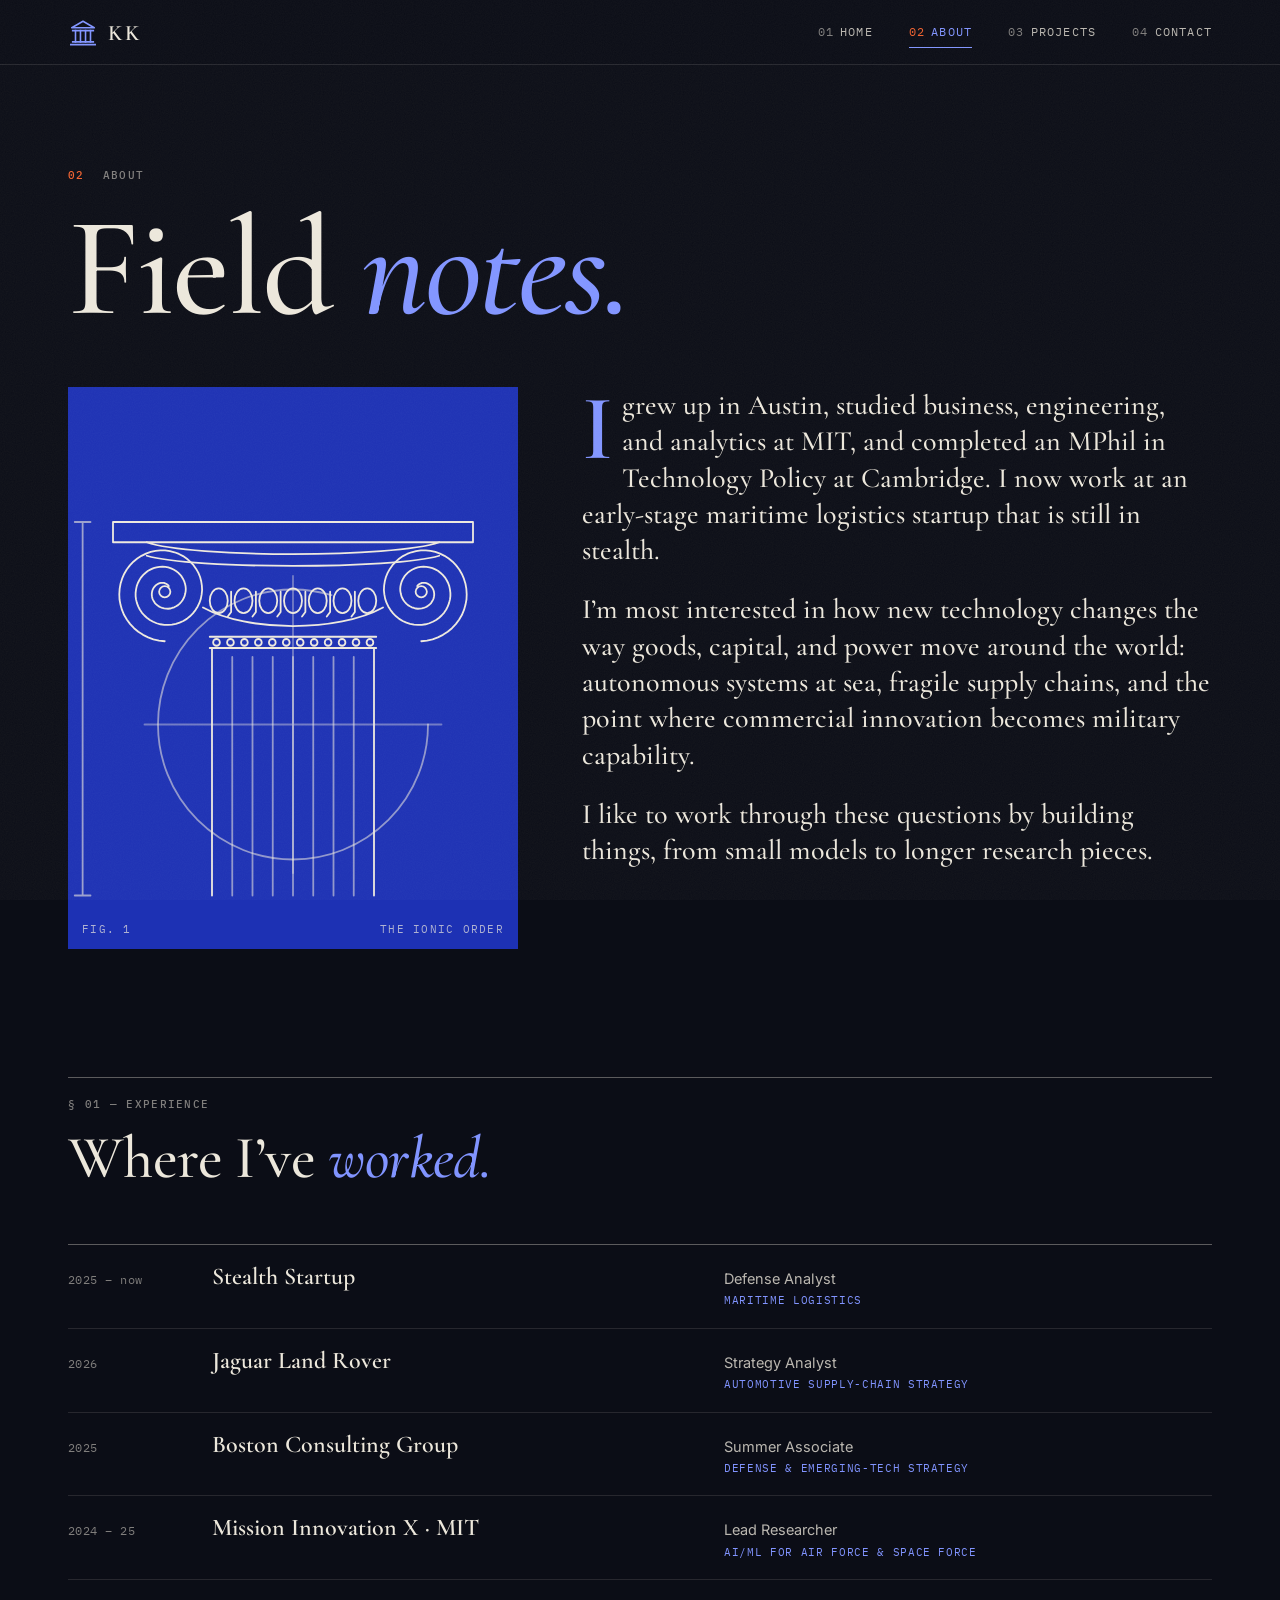
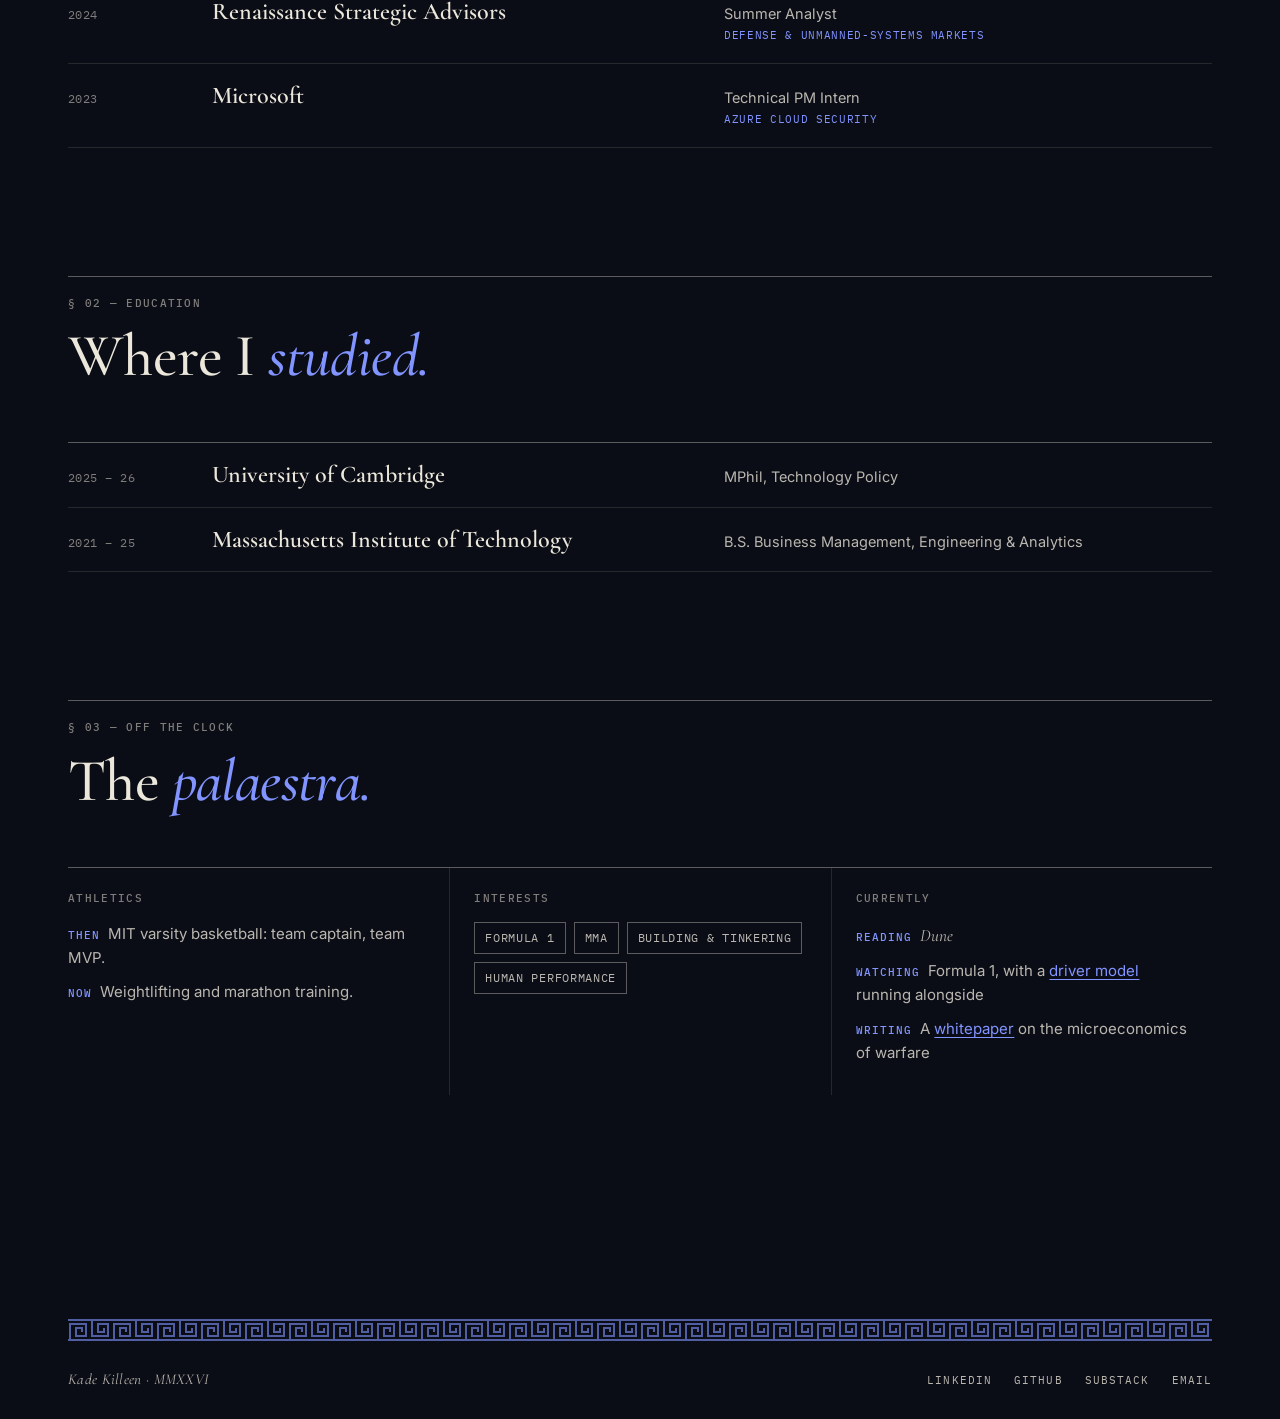
==== about.html @ c6c696c1 "Home hero: smaller name, hover wake instead of click ping Co-Authored-By: Claude Opus 5.5 <noreply@a" ====
<!DOCTYPE html>
<html lang="en" class="no-js">
<head>
    <meta charset="UTF-8">
    <meta name="viewport" content="width=device-width, initial-scale=1.0">
    <title>About | Kade Killeen</title>
    <meta name="description" content="Kade Killeen. MIT and Cambridge. Interested in where technology, security, and global trade overlap.">
    <meta name="author" content="Kade Killeen">
    <meta name="theme-color" content="#0B0D16">
    <meta property="og:type" content="profile">
    <meta property="og:title" content="About | Kade Killeen">
    <meta property="og:description" content="Kade Killeen. MIT and Cambridge. Interested in where technology, security, and global trade overlap.">
    <meta property="og:url" content="https://kadekilleen.github.io/about.html">
    <meta property="og:image" content="https://kadekilleen.github.io/assets/og-card.png">
    <meta name="twitter:card" content="summary_large_image">
    <meta name="twitter:title" content="About | Kade Killeen">
    <meta name="twitter:description" content="Kade Killeen. MIT and Cambridge. Interested in where technology, security, and global trade overlap.">
    <meta name="twitter:image" content="https://kadekilleen.github.io/assets/og-card.png">
    <link rel="preconnect" href="https://fonts.googleapis.com">
    <link rel="preconnect" href="https://fonts.gstatic.com" crossorigin>
    <link href="https://fonts.googleapis.com/css2?family=Cormorant+Garamond:ital,wght@0,500;0,600;1,500;1,600&family=IBM+Plex+Mono:wght@400;500&family=Inter:wght@400;500;600&display=swap" rel="stylesheet">
    <link rel="icon" type="image/svg+xml" href="favicon.svg">
    <link rel="stylesheet" href="style.css?v=33">
    <script>document.documentElement.classList.remove('no-js')</script>
</head>
<body>
    <a class="skip-link" href="#main">Skip to content</a>
    <header class="site-header">
        <nav class="site-nav" aria-label="Main">
            <a href="index.html" class="brand" aria-label="Kade Killeen, home">
                <svg class="brand-mark" viewBox="0 0 32 32" aria-hidden="true" focusable="false"><g fill="none" stroke="currentColor" stroke-width="1.7" stroke-linejoin="round" stroke-linecap="square"><path d="M4 11.5 16 4.5l12 7z"/><path d="M5 14.5h22M5 26.5h22M3 29.5h26"/><path d="M8 14.5v12M13.3 14.5v12M18.7 14.5v12M24 14.5v12"/></g></svg>
                <span class="brand-word">KK</span>
            </a>
            <button class="nav-toggle" aria-label="Menu" aria-expanded="false" aria-controls="nav-links">
                <span></span><span></span><span></span>
            </button>
            <ul class="nav-links" id="nav-links">
                <li><a href="index.html"><span class="n">01</span>Home</a></li>
                <li><a href="about.html" class="active" aria-current="page"><span class="n">02</span>About</a></li>
                <li><a href="projects.html"><span class="n">03</span>Projects</a></li>
                <li><a href="contact.html"><span class="n">04</span>Contact</a></li>
            </ul>
        </nav>
    </header>

    <main id="main">
        <div class="wrap">
            <section class="page-hero">
                <p class="label"><span class="n">02</span><span>About</span></p>
                <h1>Field <em>notes.</em></h1>
            </section>

            <section class="about-grid">
                <aside class="bio-aside reveal">
                    <figure class="bust">
                        <svg viewBox="0 0 400 500" class="draw" aria-hidden="true"><g fill="none" stroke="currentColor" stroke-width="1.6" stroke-linejoin="round" stroke-linecap="round">
<path d="M40 120h320v18H40z"/>
<path d="M70 138c40 14 220 14 260 0"/>
<path d="M70 150c40 12 220 12 260 0"/>
<path d="M86.0 226.0 L80.9 225.4 L75.9 224.3 L71.2 222.6 L66.7 220.3 L62.5 217.6 L58.7 214.4 L55.3 210.8 L52.4 206.9 L49.9 202.7 L48.0 198.2 L46.7 193.6 L45.8 188.9 L45.6 184.2 L45.9 179.5 L46.7 174.9 L48.1 170.4 L49.9 166.2 L52.2 162.2 L55.0 158.6 L58.1 155.3 L61.6 152.5 L65.3 150.1 L69.3 148.1 L73.5 146.6 L77.7 145.7 L82.0 145.2 L86.3 145.3 L90.6 145.9 L94.7 146.9 L98.6 148.4 L102.3 150.3 L105.7 152.7 L108.8 155.4 L111.6 158.4 L113.9 161.7 L115.9 165.2 L117.4 168.9 L118.4 172.7 L119.0 176.6 L119.2 180.5 L118.8 184.4 L118.1 188.1 L116.9 191.7 L115.3 195.1 L113.3 198.3 L111.0 201.2 L108.4 203.8 L105.6 206.1 L102.5 208.0 L99.2 209.5 L95.9 210.6 L92.4 211.3 L88.9 211.5 L85.5 211.4 L82.1 210.9 L78.8 210.0 L75.7 208.7 L72.8 207.1 L70.1 205.1 L67.7 202.9 L65.6 200.5 L63.8 197.8 L62.4 195.0 L61.3 192.1 L60.5 189.0 L60.1 186.0 L60.1 182.9 L60.5 179.9 L61.1 177.0 L62.1 174.2 L63.5 171.6 L65.0 169.2 L66.9 167.0 L69.0 165.1 L71.2 163.4 L73.6 162.1 L76.1 161.0 L78.7 160.3 L81.4 159.8 L84.0 159.7 L86.6 159.9 L89.1 160.4 L91.6 161.2 L93.8 162.2 L96.0 163.5 L97.9 165.0 L99.6 166.7 L101.1 168.6 L102.3 170.6 L103.3 172.7 L104.0 174.9 L104.5 177.1 L104.7 179.3 L104.6 181.5 L104.2 183.6 L103.7 185.7 L102.9 187.6 L101.8 189.5 L100.6 191.1 L99.3 192.6 L97.8 193.9 L96.1 194.9 L94.4 195.8 L92.6 196.4 L90.8 196.9 L89.0 197.1 L87.2 197.0 L85.5 196.8 L83.8 196.4 L82.2 195.8 L80.7 195.0 L79.4 194.0 L78.2 193.0 L77.1 191.8 L76.3 190.5 L75.6 189.2 L75.0 187.8 L74.7 186.4 L74.5 184.9 L74.5 183.6 L74.7 182.2 L75.0 180.9 L75.5 179.7 L76.1 178.6 L76.8 177.6 L77.6 176.7 L78.5 175.9 L79.4 175.3 L80.4 174.8 L81.5 174.4 L82.5 174.2 L83.5 174.1 L84.5 174.1 L85.4 174.2 L86.3 174.5 L87.2 174.9 L87.9 175.3 L88.6 175.8 L89.1 176.4 L89.6 177.0"/>
<path d="M314.0 226.0 L319.1 225.4 L324.1 224.3 L328.8 222.6 L333.3 220.3 L337.5 217.6 L341.3 214.4 L344.7 210.8 L347.6 206.9 L350.1 202.7 L352.0 198.2 L353.3 193.6 L354.2 188.9 L354.4 184.2 L354.1 179.5 L353.3 174.9 L351.9 170.4 L350.1 166.2 L347.8 162.2 L345.0 158.6 L341.9 155.3 L338.4 152.5 L334.7 150.1 L330.7 148.1 L326.5 146.6 L322.3 145.7 L318.0 145.2 L313.7 145.3 L309.4 145.9 L305.3 146.9 L301.4 148.4 L297.7 150.3 L294.3 152.7 L291.2 155.4 L288.4 158.4 L286.1 161.7 L284.1 165.2 L282.6 168.9 L281.6 172.7 L281.0 176.6 L280.8 180.5 L281.2 184.4 L281.9 188.1 L283.1 191.7 L284.7 195.1 L286.7 198.3 L289.0 201.2 L291.6 203.8 L294.4 206.1 L297.5 208.0 L300.8 209.5 L304.1 210.6 L307.6 211.3 L311.1 211.5 L314.5 211.4 L317.9 210.9 L321.2 210.0 L324.3 208.7 L327.2 207.1 L329.9 205.1 L332.3 202.9 L334.4 200.5 L336.2 197.8 L337.6 195.0 L338.7 192.1 L339.5 189.0 L339.9 186.0 L339.9 182.9 L339.5 179.9 L338.9 177.0 L337.9 174.2 L336.5 171.6 L335.0 169.2 L333.1 167.0 L331.0 165.1 L328.8 163.4 L326.4 162.1 L323.9 161.0 L321.3 160.3 L318.6 159.8 L316.0 159.7 L313.4 159.9 L310.9 160.4 L308.4 161.2 L306.2 162.2 L304.0 163.5 L302.1 165.0 L300.4 166.7 L298.9 168.6 L297.7 170.6 L296.7 172.7 L296.0 174.9 L295.5 177.1 L295.3 179.3 L295.4 181.5 L295.8 183.6 L296.3 185.7 L297.1 187.6 L298.2 189.5 L299.4 191.1 L300.7 192.6 L302.2 193.9 L303.9 194.9 L305.6 195.8 L307.4 196.4 L309.2 196.9 L311.0 197.1 L312.8 197.0 L314.5 196.8 L316.2 196.4 L317.8 195.8 L319.3 195.0 L320.6 194.0 L321.8 193.0 L322.9 191.8 L323.7 190.5 L324.4 189.2 L325.0 187.8 L325.3 186.4 L325.5 184.9 L325.5 183.6 L325.3 182.2 L325.0 180.9 L324.5 179.7 L323.9 178.6 L323.2 177.6 L322.4 176.7 L321.5 175.9 L320.6 175.3 L319.6 174.8 L318.5 174.4 L317.5 174.2 L316.5 174.1 L315.5 174.1 L314.6 174.2 L313.7 174.5 L312.8 174.9 L312.1 175.3 L311.4 175.8 L310.9 176.4 L310.4 177.0"/>
<circle cx="86" cy="182" r="5"/><circle cx="314" cy="182" r="5"/>
<path d="M120 196c40 22 120 22 160 0"/>
<ellipse cx="134" cy="190" rx="8" ry="11"/>
<path d="M145 182v18l-3 4"/>
<ellipse cx="156" cy="190" rx="8" ry="11"/>
<path d="M167 182v18l-3 4"/>
<ellipse cx="178" cy="190" rx="8" ry="11"/>
<path d="M189 182v18l-3 4"/>
<ellipse cx="200" cy="190" rx="8" ry="11"/>
<path d="M211 182v18l-3 4"/>
<ellipse cx="222" cy="190" rx="8" ry="11"/>
<path d="M233 182v18l-3 4"/>
<ellipse cx="244" cy="190" rx="8" ry="11"/>
<path d="M255 182v18l-3 4"/>
<ellipse cx="266" cy="190" rx="8" ry="11"/>
<path d="M126 222h148M126 232h148"/>
<circle cx="132.0" cy="227" r="3"/>
<circle cx="144.4" cy="227" r="3"/>
<circle cx="156.8" cy="227" r="3"/>
<circle cx="169.2" cy="227" r="3"/>
<circle cx="181.6" cy="227" r="3"/>
<circle cx="194.0" cy="227" r="3"/>
<circle cx="206.4" cy="227" r="3"/>
<circle cx="218.8" cy="227" r="3"/>
<circle cx="231.2" cy="227" r="3"/>
<circle cx="243.6" cy="227" r="3"/>
<circle cx="256.0" cy="227" r="3"/>
<circle cx="268.4" cy="227" r="3"/>
<path d="M128 232v220M272 232v220"/>
<path d="M146 240v212" opacity=".55"/>
<path d="M164 240v212" opacity=".55"/>
<path d="M182 240v212" opacity=".55"/>
<path d="M200 240v212" opacity=".55"/>
<path d="M218 240v212" opacity=".55"/>
<path d="M236 240v212" opacity=".55"/>
<path d="M254 240v212" opacity=".55"/>
<path d="M20 120H6M20 452H6M13 120v332" stroke-dasharray="2 4" opacity=".6"/>
<circle cx="200" cy="300" r="120" stroke-dasharray="1 6" opacity=".55"/>
<path d="M200 168v264M68 300h264" stroke-dasharray="1 6" opacity=".4"/>
</g></svg>
                        <figcaption class="cap"><span>Fig. 1</span><span>The Ionic order</span></figcaption>
                    </figure>
                </aside>
                <div class="bio reveal d1">
                    <p>I grew up in Austin, studied business, engineering, and analytics at MIT, and completed an MPhil in Technology Policy at Cambridge. I now work at an early-stage maritime logistics startup that is still in stealth.</p>
                    <p>I&rsquo;m most interested in how new technology changes the way goods, capital, and power move around the world: autonomous systems at sea, fragile supply chains, and the point where commercial innovation becomes military capability.</p>
                    <p>I like to work through these questions by building things, from small models to longer research pieces.</p>
                </div>
            </section>

            <section class="section">
                <div class="section-head reveal">
                    <p class="label"><span>&sect; 01 &mdash; Experience</span></p>
                    <h2>Where I&rsquo;ve <em>worked.</em></h2>
                </div>
                <ul class="ledger">
                    <li class="reveal"><span class="when">2025 &ndash; now</span><span class="org">Stealth Startup</span><span class="what">Defense Analyst<small>Maritime logistics</small></span></li>
                    <li class="reveal"><span class="when">2026</span><span class="org">Jaguar Land Rover</span><span class="what">Strategy Analyst<small>Automotive supply-chain strategy</small></span></li>
                    <li class="reveal"><span class="when">2025</span><span class="org">Boston Consulting Group</span><span class="what">Summer Associate<small>Defense &amp; emerging-tech strategy</small></span></li>
                    <li class="reveal"><span class="when">2024 &ndash; 25</span><span class="org">Mission Innovation X &middot; MIT</span><span class="what">Lead Researcher<small>AI/ML for Air Force &amp; Space Force</small></span></li>
                    <li class="reveal"><span class="when">2024</span><span class="org">Renaissance Strategic Advisors</span><span class="what">Summer Analyst<small>Defense &amp; unmanned-systems markets</small></span></li>
                    <li class="reveal"><span class="when">2023</span><span class="org">Microsoft</span><span class="what">Technical PM Intern<small>Azure cloud security</small></span></li>
                </ul>
            </section>

            <section class="section">
                <div class="section-head reveal">
                    <p class="label"><span>&sect; 02 &mdash; Education</span></p>
                    <h2>Where I <em>studied.</em></h2>
                </div>
                <ul class="ledger">
                    <li class="reveal"><span class="when">2025 &ndash; 26</span><span class="org">University of Cambridge</span><span class="what">MPhil, Technology Policy</span></li>
                    <li class="reveal"><span class="when">2021 &ndash; 25</span><span class="org">Massachusetts Institute of Technology</span><span class="what">B.S. Business Management, Engineering &amp; Analytics</span></li>
                </ul>
            </section>

            <section class="section">
                <div class="section-head reveal">
                    <p class="label"><span>&sect; 03 &mdash; Off the clock</span></p>
                    <h2>The <em>palaestra.</em></h2>
                </div>
                <div class="facts">
                    <div class="fact reveal">
                        <h3>Athletics</h3>
                        <ul>
                            <li><b>Then</b>MIT varsity basketball: team captain, team MVP.</li>
                            <li><b>Now</b>Weightlifting and marathon training.</li>
                        </ul>
                    </div>
                    <div class="fact reveal d1">
                        <h3>Interests</h3>
                        <ul class="tags">
                            <li>Formula 1</li>
                            <li>MMA</li>
                            <li>Building &amp; tinkering</li>
                            <li>Human performance</li>
                        </ul>
                    </div>
                    <div class="fact reveal d2">
                        <h3>Currently</h3>
                        <ul>
                            <li><b>Reading</b><em>Dune</em></li>
                            <li><b>Watching</b>Formula 1, with a <a class="text-link" href="projects/f1-driver-model.html">driver model</a> running alongside</li>
                            <li><b>Writing</b>A <a class="text-link" href="projects/microeconomics-of-war.html">whitepaper</a> on the microeconomics of warfare</li>
                        </ul>
                    </div>
                </div>
            </section>
        </div>
    </main>

    <footer class="site-footer">
        <div class="wrap">
            <div class="meander" aria-hidden="true"></div>
            <div class="footer-row">
                <span class="footer-sig">Kade Killeen &middot; MMXXVI</span>
                <ul class="footer-links">
                    <li><a href="https://www.linkedin.com/in/kadekilleen" target="_blank" rel="noopener noreferrer">LinkedIn</a></li>
                    <li><a href="https://github.com/k-adekilleen" target="_blank" rel="noopener noreferrer">GitHub</a></li>
                    <li><a href="https://substack.com/@kadekilleen" target="_blank" rel="noopener noreferrer">Substack</a></li>
                    <li><a href="mailto:kadekilleen23@gmail.com">Email</a></li>
                </ul>
            </div>
        </div>
    </footer>

    <script src="main.js?v=33"></script>
</body>
</html>
---- style.css ----
/* =========================================================
   Kade Killeen — "Palaestra" design system
   Classical antiquity, reprinted as modern technical design.
   Cobalt on bone paper, ink line-art, one signal orange.
   ========================================================= */

:root {
    --paper: #0B0D16;
    --paper-2: #121526;
    --paper-3: #1A1E33;
    --ink: #ECE7DB;
    --ink-2: rgba(236, 231, 219, 0.78);
    --ink-3: rgba(236, 231, 219, 0.52);
    --blue: #1D31B4;
    --blue-2: #2A42D4;
    --blue-deep: #0F1A5C;
    --accent: #8194FF;
    --signal: #F0612F;
    --rule: rgba(236, 231, 219, 0.12);
    --rule-strong: rgba(236, 231, 219, 0.36);
    --on-blue: #EEE9DE;
    --on-blue-2: rgba(238, 233, 222, 0.7);
    --on-blue-rule: rgba(238, 233, 222, 0.28);
    color-scheme: dark;

    --serif: "Cormorant Garamond", "Cormorant", Georgia, "Times New Roman", serif;
    --sans: "Inter", system-ui, -apple-system, "Segoe UI", sans-serif;
    --mono: "IBM Plex Mono", ui-monospace, "SFMono-Regular", Menlo, monospace;

    --gutter: clamp(16px, 4vw, 48px);
    --max: 1240px;
    --ease: cubic-bezier(0.2, 0.7, 0.1, 1);
}

*, *::before, *::after { box-sizing: border-box; margin: 0; padding: 0; }

html { -webkit-text-size-adjust: 100%; scroll-behavior: smooth; }
@media (prefers-reduced-motion: reduce) { html { scroll-behavior: auto; } }

body {
    background: var(--paper);
    color: var(--ink);
    font-family: var(--sans);
    font-size: 16px;
    line-height: 1.6;
    -webkit-font-smoothing: antialiased;
    min-height: 100vh;
    display: flex;
    flex-direction: column;
    overflow-x: hidden;
}

/* Paper grain: one static, tiled noise layer (cheap, no animation) */
body::before {
    content: "";
    position: fixed;
    inset: 0;
    pointer-events: none;
    z-index: 100;
    opacity: 0.1;
    mix-blend-mode: screen;
    background-image: url("data:image/svg+xml,%3Csvg xmlns='http://www.w3.org/2000/svg' width='180' height='180'%3E%3Cfilter id='n'%3E%3CfeTurbulence type='fractalNoise' baseFrequency='0.9' numOctaves='2' stitchTiles='stitch'/%3E%3CfeColorMatrix values='0 0 0 0 0.75 0 0 0 0 0.73 0 0 0 0 0.68 0 0 0 0.45 0'/%3E%3C/filter%3E%3Crect width='100%25' height='100%25' filter='url(%23n)'/%3E%3C/svg%3E");
}

img, svg, canvas { display: block; max-width: 100%; }
a { color: inherit; }
::selection { background: var(--blue); color: var(--on-blue); }

:focus-visible { outline: 2px solid var(--signal); outline-offset: 3px; }

.visually-hidden {
    position: absolute !important; width: 1px; height: 1px; overflow: hidden;
    clip: rect(0 0 0 0); white-space: nowrap; border: 0;
}

.skip-link {
    position: absolute; left: 12px; top: -48px; z-index: 200;
    background: var(--ink); color: var(--paper); padding: 8px 14px;
    font-family: var(--mono); font-size: 12px; text-decoration: none;
}
.skip-link:focus { top: 12px; }

/* ---------- Type primitives ---------- */

.mono, .label {
    font-family: var(--mono);
    font-size: 11px;
    font-weight: 500;
    letter-spacing: 0.12em;
    text-transform: uppercase;
}
.label { color: var(--ink-3); }

.display {
    font-family: var(--serif);
    font-weight: 500;
    line-height: 0.95;
    letter-spacing: -0.01em;
}
.display em { font-style: italic; }

.caps {
    font-family: var(--serif);
    font-weight: 600;
    text-transform: uppercase;
    letter-spacing: 0.08em;
}

/* ---------- Header ---------- */

.site-header {
    position: sticky;
    top: 0;
    z-index: 50;
    background: color-mix(in srgb, var(--paper) 88%, transparent);
    -webkit-backdrop-filter: blur(10px);
    backdrop-filter: blur(10px);
    border-bottom: 1px solid var(--rule);
}

.site-nav {
    max-width: var(--max);
    margin: 0 auto;
    padding: 0 var(--gutter);
    height: 64px;
    display: flex;
    align-items: center;
    justify-content: space-between;
    gap: 24px;
}

.brand {
    display: inline-flex;
    align-items: center;
    gap: 10px;
    text-decoration: none;
    color: var(--ink);
}
.brand-mark { width: 30px; height: 30px; color: var(--accent); }
.brand-word {
    font-family: var(--serif);
    font-weight: 600;
    font-size: 22px;
    letter-spacing: 0.14em;
    line-height: 1;
    padding-top: 2px;
}

.nav-links {
    list-style: none;
    display: flex;
    gap: clamp(16px, 3vw, 36px);
}
.nav-links a {
    font-family: var(--mono);
    font-size: 12px;
    letter-spacing: 0.1em;
    text-transform: uppercase;
    text-decoration: none;
    color: var(--ink-2);
    display: inline-flex;
    gap: 6px;
    padding: 6px 0;
    position: relative;
    transition: color 0.2s;
}
.nav-links a .n { color: var(--ink-3); }
.nav-links a::after {
    content: "";
    position: absolute;
    left: 0; right: 0; bottom: 0;
    height: 1px;
    background: var(--accent);
    transform: scaleX(0);
    transform-origin: left;
    transition: transform 0.35s var(--ease);
}
.nav-links a:hover, .nav-links a.active { color: var(--accent); }
.nav-links a:hover::after, .nav-links a.active::after { transform: scaleX(1); }
.nav-links a.active .n { color: var(--signal); }

.nav-toggle {
    display: none;
    background: none;
    border: 0;
    width: 40px; height: 40px;
    cursor: pointer;
    position: relative;
    color: var(--ink);
}
.nav-toggle span {
    position: absolute; left: 10px; right: 10px; height: 1.5px;
    background: currentColor; transition: transform 0.3s var(--ease), opacity 0.2s;
}
.nav-toggle span:nth-child(1) { top: 14px; }
.nav-toggle span:nth-child(2) { top: 19.5px; }
.nav-toggle span:nth-child(3) { top: 25px; }
.nav-toggle[aria-expanded="true"] span:nth-child(1) { transform: translateY(5.5px) rotate(45deg); }
.nav-toggle[aria-expanded="true"] span:nth-child(2) { opacity: 0; }
.nav-toggle[aria-expanded="true"] span:nth-child(3) { transform: translateY(-5.5px) rotate(-45deg); }

@media (max-width: 720px) {
    .nav-toggle { display: block; }
    .nav-links {
        position: absolute;
        top: 64px; left: 0; right: 0;
        flex-direction: column;
        gap: 0;
        background: var(--paper);
        border-bottom: 1px solid var(--rule);
        padding: 8px var(--gutter) 16px;
        display: none;
    }
    .nav-links.open { display: flex; }
    .nav-links a { font-size: 14px; padding: 14px 0; width: 100%; border-bottom: 1px solid var(--rule); }
    .nav-links li:last-child a { border-bottom: 0; }
    .nav-links a::after { display: none; }
}

/* ---------- Layout ---------- */

main { flex: 1; width: 100%; }

.wrap {
    max-width: var(--max);
    margin: 0 auto;
    padding: 0 var(--gutter);
}

.section { padding: clamp(64px, 10vw, 128px) 0; }
.section + .section { padding-top: 0; }

.section-head {
    display: grid;
    grid-template-columns: 1fr;
    gap: 14px;
    margin-bottom: clamp(32px, 5vw, 56px);
    padding-top: 18px;
    border-top: 1px solid var(--rule-strong);
}
.section-head .label { display: flex; justify-content: space-between; gap: 16px; }
.section-head h2 {
    font-family: var(--serif);
    font-weight: 500;
    font-size: clamp(34px, 5vw, 60px);
    line-height: 1;
    letter-spacing: -0.01em;
}
.section-head h2 em { font-style: italic; color: var(--accent); }

/* Greek key (meander) band */
.meander {
    height: 22px;
    color: var(--accent);
    background-color: currentColor;
    -webkit-mask: url("data:image/svg+xml,%3Csvg xmlns='http://www.w3.org/2000/svg' width='44' height='22' viewBox='0 0 44 22'%3E%3Cpath d='M0 1h44M0 21h44M2 21V5h16v12H8V9h6v4' fill='none' stroke='black' stroke-width='2'/%3E%3Cpath d='M24 1v16h16V5H30v8h6V9' fill='none' stroke='black' stroke-width='2'/%3E%3C/svg%3E") repeat-x left center / 44px 22px;
    mask: url("data:image/svg+xml,%3Csvg xmlns='http://www.w3.org/2000/svg' width='44' height='22' viewBox='0 0 44 22'%3E%3Cpath d='M0 1h44M0 21h44M2 21V5h16v12H8V9h6v4' fill='none' stroke='black' stroke-width='2'/%3E%3Cpath d='M24 1v16h16V5H30v8h6V9' fill='none' stroke='black' stroke-width='2'/%3E%3C/svg%3E") repeat-x left center / 44px 22px;
}
.meander { opacity: 0.6; }
.meander.on-blue { color: var(--on-blue); opacity: 0.5; }

/* ---------- Buttons & links ---------- */

.btn {
    display: inline-flex;
    align-items: center;
    gap: 12px;
    font-family: var(--mono);
    font-size: 12px;
    letter-spacing: 0.12em;
    text-transform: uppercase;
    text-decoration: none;
    padding: 15px 22px;
    border: 1px solid var(--ink);
    color: var(--ink);
    background: transparent;
    transition: background 0.25s, color 0.25s, border-color 0.25s;
}
.btn .arr { transition: transform 0.3s var(--ease); }
.btn:hover { background: var(--ink); color: var(--paper); }
.btn:hover .arr { transform: translate(3px, -3px); }
.btn-blue { background: var(--blue); border-color: var(--blue); color: var(--on-blue); }
.btn-blue:hover { background: var(--blue-2); border-color: var(--blue-2); }
.btn-light { border-color: var(--on-blue); color: var(--on-blue); }
.btn-light:hover { background: var(--on-blue); color: var(--blue); }

.text-link {
    color: var(--accent);
    text-decoration: underline;
    text-decoration-thickness: 1px;
    text-underline-offset: 3px;
}
.text-link:hover { color: var(--signal); }

/* ---------- Reveal on scroll ---------- */

.reveal { opacity: 0; transform: translateY(18px); transition: opacity 0.9s var(--ease), transform 0.9s var(--ease); }
.reveal.in { opacity: 1; transform: none; }
.reveal.d1 { transition-delay: 0.08s; }
.reveal.d2 { transition-delay: 0.16s; }
.reveal.d3 { transition-delay: 0.24s; }
.no-js .reveal { opacity: 1; transform: none; }
@media (prefers-reduced-motion: reduce) {
    .reveal { opacity: 1; transform: none; transition: none; }
}

/* =========================================================
   HOME
   ========================================================= */

.hero {
    position: relative;
    margin: 12px;
    min-height: calc(100svh - 64px - 24px);
    background: var(--blue);
    color: var(--on-blue);
    overflow: hidden;
    display: grid;
    grid-template-rows: auto 1fr auto;
    isolation: isolate;
}
@media (min-width: 900px) { .hero { margin: 16px; min-height: calc(100svh - 64px - 32px); } }

.hero-canvas {
    position: absolute;
    inset: 0;
    width: 100%;
    height: 100%;
    z-index: 0;
}

.hero-hud {
    position: relative;
    z-index: 2;
    display: flex;
    justify-content: space-between;
    gap: 16px;
    padding: 18px clamp(16px, 3vw, 32px);
    font-family: var(--mono);
    font-size: 11px;
    letter-spacing: 0.12em;
    text-transform: uppercase;
    color: var(--on-blue-2);
    pointer-events: none;
}
.hero-hud .live { color: var(--on-blue); }
.hero-hud .live::before {
    content: "";
    display: inline-block;
    width: 6px; height: 6px;
    border-radius: 50%;
    background: var(--signal);
    margin-right: 8px;
    vertical-align: 1px;
    animation: blink 2s steps(2, start) infinite;
}
@keyframes blink { to { visibility: hidden; } }
@media (prefers-reduced-motion: reduce) { .hero-hud .live::before { animation: none; } }

.hero-copy {
    position: relative;
    z-index: 2;
    padding: clamp(12px, 3vw, 32px) clamp(16px, 3vw, 32px) 0;
    max-width: 1100px;
    pointer-events: none;
}
.hero-title {
    font-family: var(--serif);
    font-weight: 500;
    font-size: clamp(52px, 7.6vw, 112px);
    line-height: 0.92;
    letter-spacing: -0.015em;
}
.hero-title em { font-style: italic; }
.hero-title .line { display: block; overflow: hidden; padding-bottom: 0.06em; }
.hero-title .line > span { display: inline-block; transform: translateY(105%); animation: rise 1.2s var(--ease) forwards; }
.hero-title .line:nth-child(2) > span { animation-delay: 0.12s; }
.hero-title .line:nth-child(3) > span { animation-delay: 0.24s; }
.hero-title .line:nth-child(4) > span { animation-delay: 0.36s; }
@keyframes rise { to { transform: none; } }
@media (prefers-reduced-motion: reduce) { .hero-title .line > span { animation: none; transform: none; } }

.hero-sub {
    margin-top: 22px;
    max-width: 440px;
    font-size: 15px;
    line-height: 1.55;
    color: var(--on-blue-2);
    opacity: 0;
    animation: fade 1s 0.7s var(--ease) forwards;
}
@keyframes fade { to { opacity: 1; } }
@media (prefers-reduced-motion: reduce) { .hero-sub { animation: none; opacity: 1; } }

.hero-foot {
    position: relative;
    z-index: 2;
    display: flex;
    justify-content: space-between;
    align-items: flex-end;
    gap: 16px;
    padding: 18px clamp(16px, 3vw, 32px);
    font-family: var(--mono);
    font-size: 11px;
    letter-spacing: 0.12em;
    text-transform: uppercase;
    color: var(--on-blue-2);
    pointer-events: none;
}
.hero-foot a { pointer-events: auto; text-decoration: none; color: var(--on-blue); }
.scroll-cue { display: inline-flex; align-items: center; gap: 10px; }
.scroll-cue i {
    width: 1px; height: 28px; background: var(--on-blue-rule); position: relative; overflow: hidden;
}
.scroll-cue i::after {
    content: ""; position: absolute; left: 0; top: -40%; width: 1px; height: 40%;
    background: var(--on-blue); animation: drip 2.2s var(--ease) infinite;
}
@keyframes drip { to { top: 100%; } }
@media (prefers-reduced-motion: reduce) { .scroll-cue i::after { animation: none; top: 30%; } }

@media (max-width: 640px) {
    .hero-hud .hide-sm, .hero-foot .hide-sm { display: none; }
}

/* Statement */
.statement {
    display: grid;
    grid-template-columns: 1fr;
    gap: 24px;
}
@media (min-width: 900px) { .statement { grid-template-columns: 220px 1fr; gap: 48px; } }
.statement p {
    font-family: var(--serif);
    font-weight: 500;
    font-size: clamp(26px, 3.4vw, 44px);
    line-height: 1.15;
    letter-spacing: -0.005em;
    max-width: 24ch;
    max-width: none;
}
.statement p em { font-style: italic; color: var(--accent); }
.statement p.label { font-family: var(--mono); font-size: 11px; line-height: 1.6; letter-spacing: 0.12em; padding-top: 0.9em; }

/* Fields: three numbered plates */
.plates {
    display: grid;
    grid-template-columns: 1fr;
    border-top: 1px solid var(--rule-strong);
}
@media (min-width: 860px) { .plates { grid-template-columns: repeat(3, 1fr); } }

.plate {
    padding: 28px 0 36px;
    border-bottom: 1px solid var(--rule);
    display: grid;
    gap: 18px;
    align-content: start;
}
@media (min-width: 860px) {
    .plate { padding: 28px 28px 40px; border-bottom: 0; border-left: 1px solid var(--rule); }
    .plate:first-child { border-left: 0; padding-left: 0; }
}
.plate-top { display: flex; justify-content: space-between; align-items: baseline; }
.plate-num { font-family: var(--serif); font-size: 44px; font-weight: 500; color: var(--accent); line-height: 1; }
.plate-art { height: 120px; color: var(--ink); }
.plate-art svg { height: 100%; width: auto; }
.plate h3 { font-family: var(--serif); font-weight: 600; font-size: 28px; line-height: 1.05; }
.plate p { color: var(--ink-2); font-size: 15px; max-width: 38ch; }

/* Line-art strokes inside plate SVGs draw in on reveal */
.draw path, .draw line, .draw circle, .draw rect, .draw polyline {
    stroke-dasharray: var(--len, 600);
    stroke-dashoffset: var(--len, 600);
    transition: stroke-dashoffset 2.2s var(--ease);
}
.in .draw path, .in .draw line, .in .draw circle, .in .draw rect, .in .draw polyline,
.in.draw path, .in.draw line, .in.draw circle, .in.draw rect, .in.draw polyline { stroke-dashoffset: 0; }
@media (prefers-reduced-motion: reduce) {
    .draw path, .draw line, .draw circle, .draw rect, .draw polyline { stroke-dasharray: none; stroke-dashoffset: 0; transition: none; }
}

/* =========================================================
   INNER PAGES
   ========================================================= */

.page-hero {
    padding: clamp(48px, 8vw, 104px) 0 clamp(32px, 5vw, 56px);
}
.page-hero .label { display: flex; gap: 18px; margin-bottom: 22px; }
.page-hero .label .n { color: var(--signal); }
.page-hero h1 {
    font-family: var(--serif);
    font-weight: 500;
    font-size: clamp(56px, 11vw, 160px);
    line-height: 0.88;
    letter-spacing: -0.02em;
}
.page-hero h1 em { font-style: italic; color: var(--accent); }
.page-hero .lede {
    margin-top: 28px;
    max-width: 52ch;
    font-size: 17px;
    color: var(--ink-2);
}

/* About */
.about-grid {
    display: grid;
    gap: clamp(32px, 5vw, 64px);
    grid-template-columns: 1fr;
}
@media (min-width: 960px) { .about-grid { grid-template-columns: 5fr 7fr; } }

.bio p {
    font-family: var(--serif);
    font-weight: 500;
    font-size: clamp(22px, 2.3vw, 28px);
    line-height: 1.3;
    margin-bottom: 0.8em;
}
.bio p:first-child::first-letter {
    font-size: 3.3em;
    float: left;
    line-height: 0.82;
    padding: 0.06em 0.1em 0 0;
    color: var(--accent);
    font-weight: 600;
}
.bio-aside { display: grid; gap: 28px; align-content: start; }

.bust {
    background: var(--blue);
    aspect-ratio: 4 / 5;
    position: relative;
    overflow: hidden;
    color: var(--on-blue);
}
.bust svg { position: absolute; inset: 0; width: 100%; height: 100%; }
.bust .cap {
    position: absolute; left: 14px; right: 14px; bottom: 12px;
    display: flex; justify-content: space-between;
    font-family: var(--mono); font-size: 10.5px; letter-spacing: 0.12em; text-transform: uppercase;
    color: var(--on-blue-2);
}

.ledger { list-style: none; border-top: 1px solid var(--rule-strong); }
.ledger li {
    display: grid;
    grid-template-columns: 1fr;
    gap: 2px 24px;
    padding: 18px 0;
    border-bottom: 1px solid var(--rule);
    transition: background 0.3s;
}
@media (min-width: 700px) {
    .ledger li { grid-template-columns: 120px 1fr 1fr; align-items: baseline; }
}
.ledger .when { font-family: var(--mono); font-size: 12px; color: var(--ink-3); letter-spacing: 0.04em; }
.ledger .org { font-family: var(--serif); font-size: 24px; font-weight: 600; line-height: 1.15; }
.ledger .what { font-size: 14.5px; color: var(--ink-2); }
.ledger .what small { display: block; font-family: var(--mono); font-size: 11px; letter-spacing: 0.06em; text-transform: uppercase; color: var(--accent); margin-top: 2px; }
.ledger li:hover .org { color: var(--accent); }

.facts {
    display: grid;
    gap: 0;
    grid-template-columns: 1fr;
    border-top: 1px solid var(--rule-strong);
}
@media (min-width: 760px) { .facts { grid-template-columns: repeat(3, 1fr); } }
.fact {
    padding: 22px 0 26px;
    border-bottom: 1px solid var(--rule);
}
@media (min-width: 760px) {
    .fact { padding: 22px 24px 30px; border-bottom: 0; border-left: 1px solid var(--rule); }
    .fact:first-child { border-left: 0; padding-left: 0; }
}
.fact h3 { font-family: var(--mono); font-size: 11px; font-weight: 500; letter-spacing: 0.12em; text-transform: uppercase; color: var(--ink-3); margin-bottom: 14px; }
.fact ul { list-style: none; display: grid; gap: 10px; }
.fact li { font-size: 15px; color: var(--ink-2); }
.fact li b { font-family: var(--mono); font-weight: 500; font-size: 11px; letter-spacing: 0.1em; text-transform: uppercase; color: var(--accent); margin-right: 8px; }
.fact li em { font-family: var(--serif); font-size: 1.15em; }

.tags, .fact ul.tags { display: flex; flex-wrap: wrap; gap: 8px; }
.tags li {
    font-family: var(--mono); font-size: 11.5px; letter-spacing: 0.06em; text-transform: uppercase;
    border: 1px solid var(--rule-strong); padding: 6px 10px; color: var(--ink-2);
}

/* Projects index */
.index-list { list-style: none; border-top: 1px solid var(--rule-strong); }
.index-item a {
    display: grid;
    grid-template-columns: 1fr;
    gap: 18px;
    padding: 28px 0;
    border-bottom: 1px solid var(--rule);
    text-decoration: none;
    color: inherit;
    position: relative;
}
@media (min-width: 860px) {
    .index-item a { grid-template-columns: 80px 1.3fr 1fr 280px; align-items: center; gap: 32px; }
}
.index-item .no { font-family: var(--mono); font-size: 12px; color: var(--ink-3); }
.index-item h2 {
    font-family: var(--serif);
    font-weight: 500;
    font-size: clamp(32px, 4vw, 52px);
    line-height: 0.98;
    transition: color 0.3s;
}
.index-item h2 em { font-style: italic; }
.index-item p { font-size: 15px; color: var(--ink-2); }
.index-item .meta { display: block; margin-top: 10px; font-family: var(--mono); font-size: 11px; letter-spacing: 0.08em; text-transform: uppercase; color: var(--ink-3); }
.index-item .thumb {
    aspect-ratio: 16 / 10;
    background: var(--blue);
    overflow: hidden;
    position: relative;
}
.index-item .thumb img {
    width: 100%; height: 100%; object-fit: cover;
    filter: grayscale(1) contrast(1.2) brightness(1.05);
    mix-blend-mode: screen;
    opacity: 0.9;
    transition: transform 0.8s var(--ease), filter 0.5s, mix-blend-mode 0.5s;
}
.index-item a:hover h2 { color: var(--accent); }
.index-item a:hover .thumb img { transform: scale(1.04); }
.index-item .arrow {
    position: absolute; right: 0; top: 28px;
    font-family: var(--mono); font-size: 14px; color: var(--accent);
}
@media (min-width: 860px) { .index-item .arrow { display: none; } }

/* Project article */
.article-hero { padding: clamp(40px, 6vw, 80px) 0 clamp(28px, 4vw, 44px); }
.back-link {
    font-family: var(--mono); font-size: 12px; letter-spacing: 0.1em; text-transform: uppercase;
    text-decoration: none; color: var(--ink-3); display: inline-flex; gap: 8px; margin-bottom: 32px;
}
.back-link:hover { color: var(--accent); }
.article-hero h1 {
    font-family: var(--serif);
    font-weight: 500;
    font-size: clamp(44px, 8vw, 112px);
    line-height: 0.92;
    letter-spacing: -0.015em;
    max-width: 14ch;
}
.article-hero h1 em { font-style: italic; color: var(--accent); }
.article-meta {
    margin-top: 28px;
    display: flex; flex-wrap: wrap; gap: 8px;
    list-style: none;
}
.article-meta li {
    font-family: var(--mono); font-size: 11px; letter-spacing: 0.08em; text-transform: uppercase;
    border: 1px solid var(--rule-strong); padding: 5px 10px; color: var(--ink-2);
}

.article-body {
    display: grid;
    gap: clamp(28px, 4vw, 56px);
    grid-template-columns: 1fr;
    padding: clamp(32px, 5vw, 64px) 0;
    border-top: 1px solid var(--rule-strong);
}
@media (min-width: 900px) { .article-body { grid-template-columns: 220px 1fr; } }
.article-body .prose p {
    font-family: var(--serif);
    font-weight: 500;
    font-size: clamp(22px, 2.3vw, 28px);
    line-height: 1.3;
    margin-bottom: 0.8em;
    max-width: 36ch;
}
.article-body .prose p:first-child { font-size: clamp(26px, 3vw, 36px); line-height: 1.18; }

.stat-row {
    display: grid;
    grid-template-columns: repeat(var(--cols, 3), minmax(0, 1fr));
    gap: 0;
    border-top: 1px solid var(--rule);
    margin-top: 28px;
}
.stat { padding: 18px 12px 18px 0; border-right: 1px solid var(--rule); }
.stat:last-child { border-right: 0; }
.stat + .stat { padding-left: 12px; }
@media (max-width: 520px) { .stat .v { font-size: 30px; } .stat .k { font-size: 9.5px; letter-spacing: 0.06em; } }
.stat .v { font-family: var(--serif); font-weight: 500; font-size: clamp(36px, 4vw, 52px); line-height: 1; color: var(--accent); }
.stat .k { font-family: var(--mono); font-size: 10.5px; letter-spacing: 0.1em; text-transform: uppercase; color: var(--ink-3); margin-top: 8px; }

.figure-plate {
    background: var(--paper-2);
    padding: clamp(12px, 2vw, 20px);
    margin: 0 0 clamp(32px, 5vw, 56px);
}
.figure-plate img { width: 100%; background: #fff; border: 0; filter: invert(0.92) hue-rotate(180deg) saturate(1.3); }
.figure-plate figcaption {
    display: flex; gap: 16px; justify-content: space-between; flex-wrap: wrap;
    margin-top: 12px;
    font-family: var(--mono); font-size: 11px; letter-spacing: 0.04em; color: var(--ink-3);
}
.figure-plate figcaption b { color: var(--ink); font-weight: 500; letter-spacing: 0.1em; text-transform: uppercase; }

.article-cta { padding-bottom: clamp(24px, 4vw, 40px); display: flex; gap: 12px; flex-wrap: wrap; }

/* ----- Cost-exchange globe (Modern War page) ----- */
.globe-plate {
    background: var(--blue);
    color: var(--on-blue);
    margin: 0 0 clamp(32px, 5vw, 56px);
    display: grid;
    grid-template-columns: 1fr;
    overflow: hidden;
}
@media (min-width: 900px) { .globe-plate { grid-template-columns: 1.15fr 1fr; } }

.globe-stage {
    position: relative;
    aspect-ratio: 1 / 1;
    max-height: 640px;
    width: 100%;
    touch-action: pan-y;
    cursor: grab;
}
.globe-stage:active { cursor: grabbing; }
.globe-stage canvas { width: 100%; height: 100%; }
.globe-stage .hud {
    position: absolute; left: 16px; top: 14px; right: 16px;
    display: flex; justify-content: space-between;
    font-family: var(--mono); font-size: 10.5px; letter-spacing: 0.12em; text-transform: uppercase;
    color: var(--on-blue-2);
    pointer-events: none;
}
.globe-stage .hint {
    position: absolute; left: 16px; bottom: 14px;
    font-family: var(--mono); font-size: 10.5px; letter-spacing: 0.12em; text-transform: uppercase;
    color: var(--on-blue-2); pointer-events: none;
}

.globe-panel {
    padding: clamp(20px, 3vw, 36px);
    display: flex;
    flex-direction: column;
    gap: 18px;
    border-top: 1px solid var(--on-blue-rule);
}
@media (min-width: 900px) { .globe-panel { border-top: 0; border-left: 1px solid var(--on-blue-rule); } }
.globe-panel .label { color: var(--on-blue-2); }
.globe-panel h2 { font-family: var(--serif); font-weight: 500; font-size: clamp(28px, 3vw, 38px); line-height: 1.02; }
.globe-panel h2 em { font-style: italic; }

.events { list-style: none; border-top: 1px solid var(--on-blue-rule); }
.events button {
    all: unset;
    box-sizing: border-box;
    width: 100%;
    display: grid;
    grid-template-columns: 28px 1fr;
    gap: 4px 12px;
    padding: 14px 0;
    border-bottom: 1px solid var(--on-blue-rule);
    cursor: pointer;
    transition: background 0.25s, padding 0.3s var(--ease);
}
.events button:focus-visible { outline: 2px solid var(--signal); outline-offset: -2px; }
.events .i { font-family: var(--mono); font-size: 11px; color: var(--on-blue-2); padding-top: 4px; }
.events .t { font-family: var(--serif); font-size: 21px; font-weight: 600; line-height: 1.15; }
.events .r { grid-column: 2; font-family: var(--mono); font-size: 11.5px; letter-spacing: 0.03em; color: var(--on-blue-2); }
.events button:hover, .events button[aria-pressed="true"] { padding-left: 8px; }
.events button[aria-pressed="true"] .i { color: var(--signal); }
.events button[aria-pressed="true"] .r { color: var(--on-blue); }
.events button[aria-pressed="true"] .t::after { content: " ●"; color: var(--signal); font-size: 0.5em; vertical-align: 0.4em; }

/* ----- Contact ----- */
.contact-stage {
    min-height: calc(100svh - 64px - 140px);
    display: grid;
    place-items: center;
    padding: clamp(32px, 6vw, 72px) 0;
    gap: 40px;
}
.astrolabe {
    width: min(72vw, 420px);
    aspect-ratio: 1;
    color: var(--accent);
}
.astrolabe .spin-slow { transform-origin: 200px 200px; animation: spin 120s linear infinite; }
.astrolabe .spin-rev { transform-origin: 200px 200px; animation: spin 80s linear infinite reverse; }
.astrolabe .needle { transform-origin: 200px 200px; animation: seek 9s var(--ease) infinite alternate; }
@keyframes spin { to { transform: rotate(360deg); } }
@keyframes seek { 0% { transform: rotate(-24deg); } 60% { transform: rotate(38deg); } 100% { transform: rotate(12deg); } }
@media (prefers-reduced-motion: reduce) {
    .astrolabe .spin-slow, .astrolabe .spin-rev, .astrolabe .needle { animation: none; }
}

.contact-buttons {
    list-style: none;
    display: grid;
    grid-template-columns: repeat(2, minmax(0, 1fr));
    gap: 10px;
    width: min(100%, 560px);
}
@media (min-width: 640px) { .contact-buttons { grid-template-columns: repeat(4, 1fr); } }
.contact-buttons a {
    display: flex;
    flex-direction: column;
    align-items: center;
    gap: 10px;
    padding: 18px 10px 14px;
    border: 1px solid var(--rule-strong);
    text-decoration: none;
    color: var(--ink);
    font-family: var(--mono);
    font-size: 11px;
    letter-spacing: 0.12em;
    text-transform: uppercase;
    transition: background 0.25s, color 0.25s, border-color 0.25s, transform 0.4s var(--ease);
}
.contact-buttons svg { width: 22px; height: 22px; }
.contact-buttons a:hover { background: var(--blue); border-color: var(--blue); color: var(--on-blue); transform: translateY(-3px); }

/* ---------- Footer ---------- */

.site-footer {
    margin-top: clamp(48px, 8vw, 96px);
    padding: 0 0 28px;
}
.site-footer .meander { margin-bottom: 26px; }
.footer-row {
    display: flex;
    flex-wrap: wrap;
    justify-content: space-between;
    align-items: baseline;
    gap: 14px 28px;
    font-family: var(--mono);
    font-size: 11px;
    letter-spacing: 0.1em;
    text-transform: uppercase;
    color: var(--ink-3);
}
.footer-links { list-style: none; display: flex; flex-wrap: wrap; gap: 8px 22px; }
.footer-links a { text-decoration: none; color: var(--ink-2); }
.footer-links a:hover { color: var(--accent); }
.footer-sig { font-family: var(--serif); font-size: 15px; text-transform: none; letter-spacing: 0.02em; font-style: italic; color: var(--ink-2); }
.show-sm { display: none; }
@media (max-width: 640px) { .hero-hud .show-sm { display: inline; } }
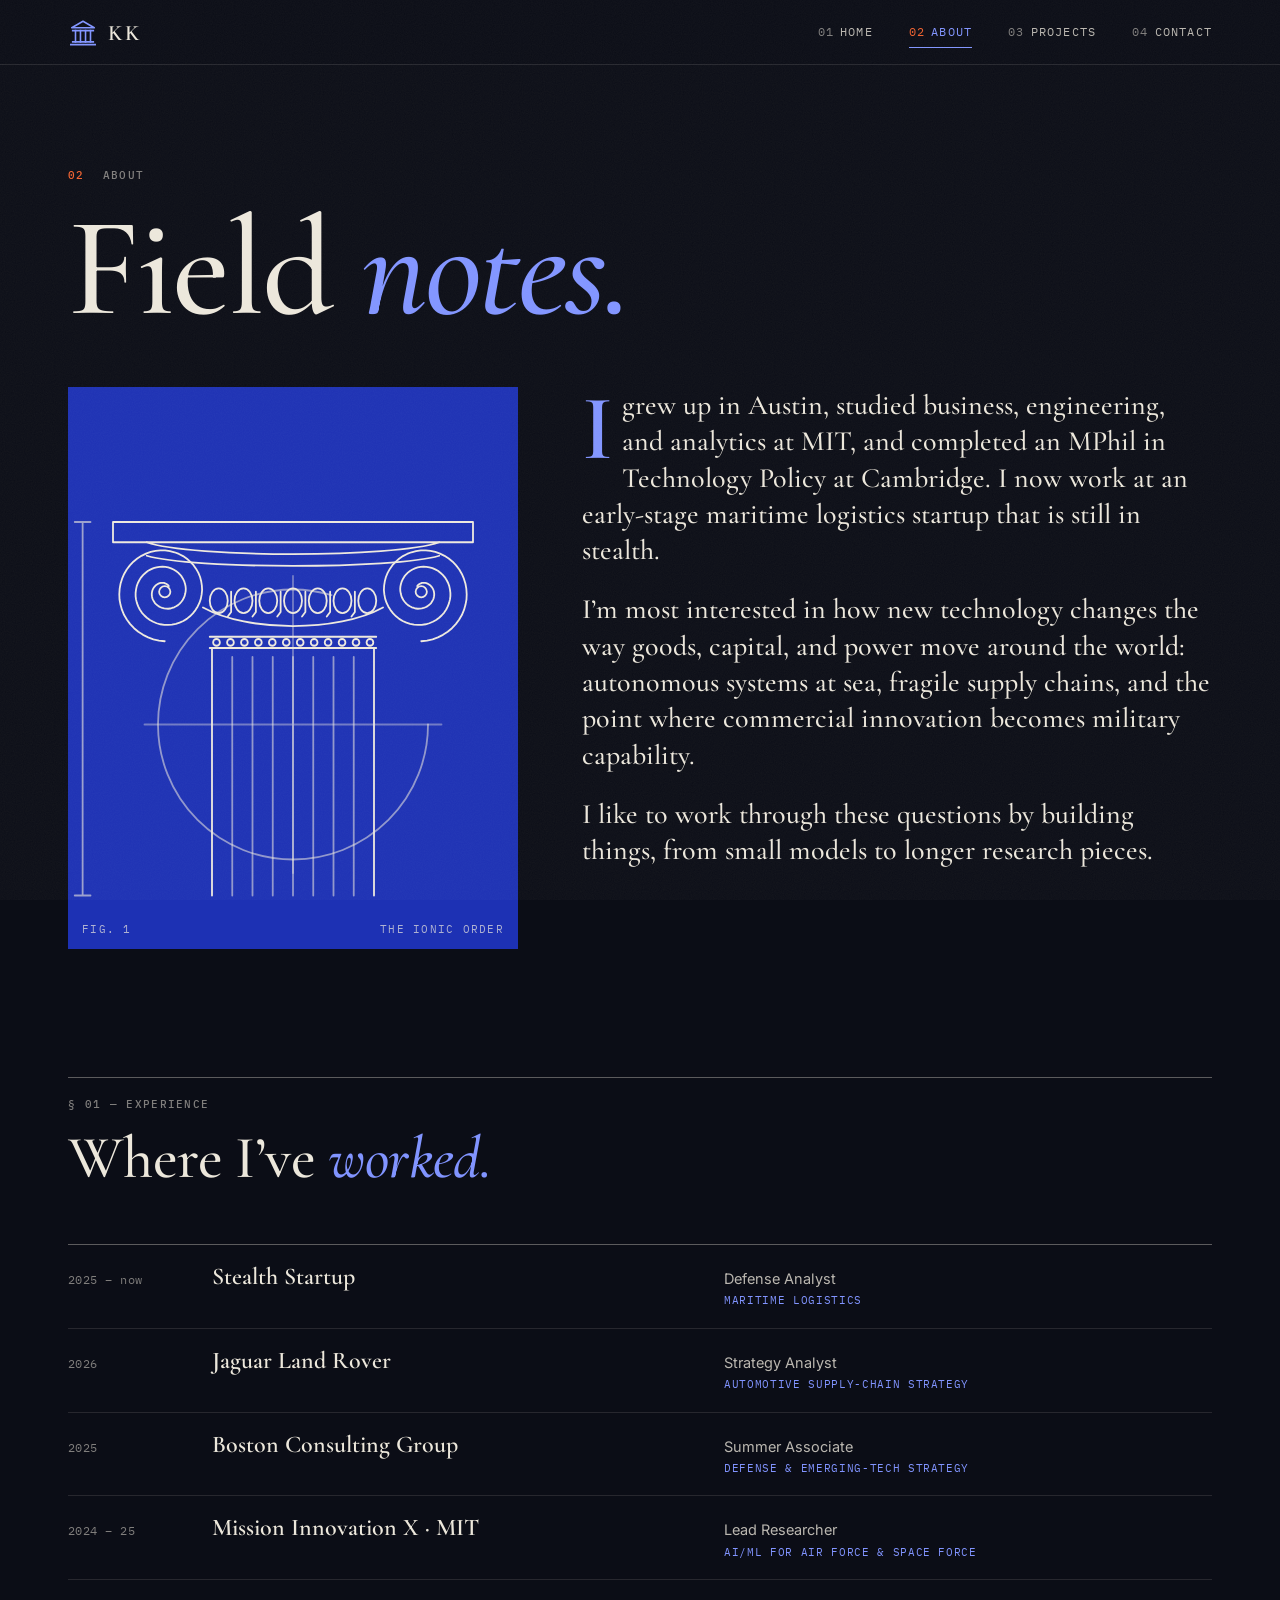
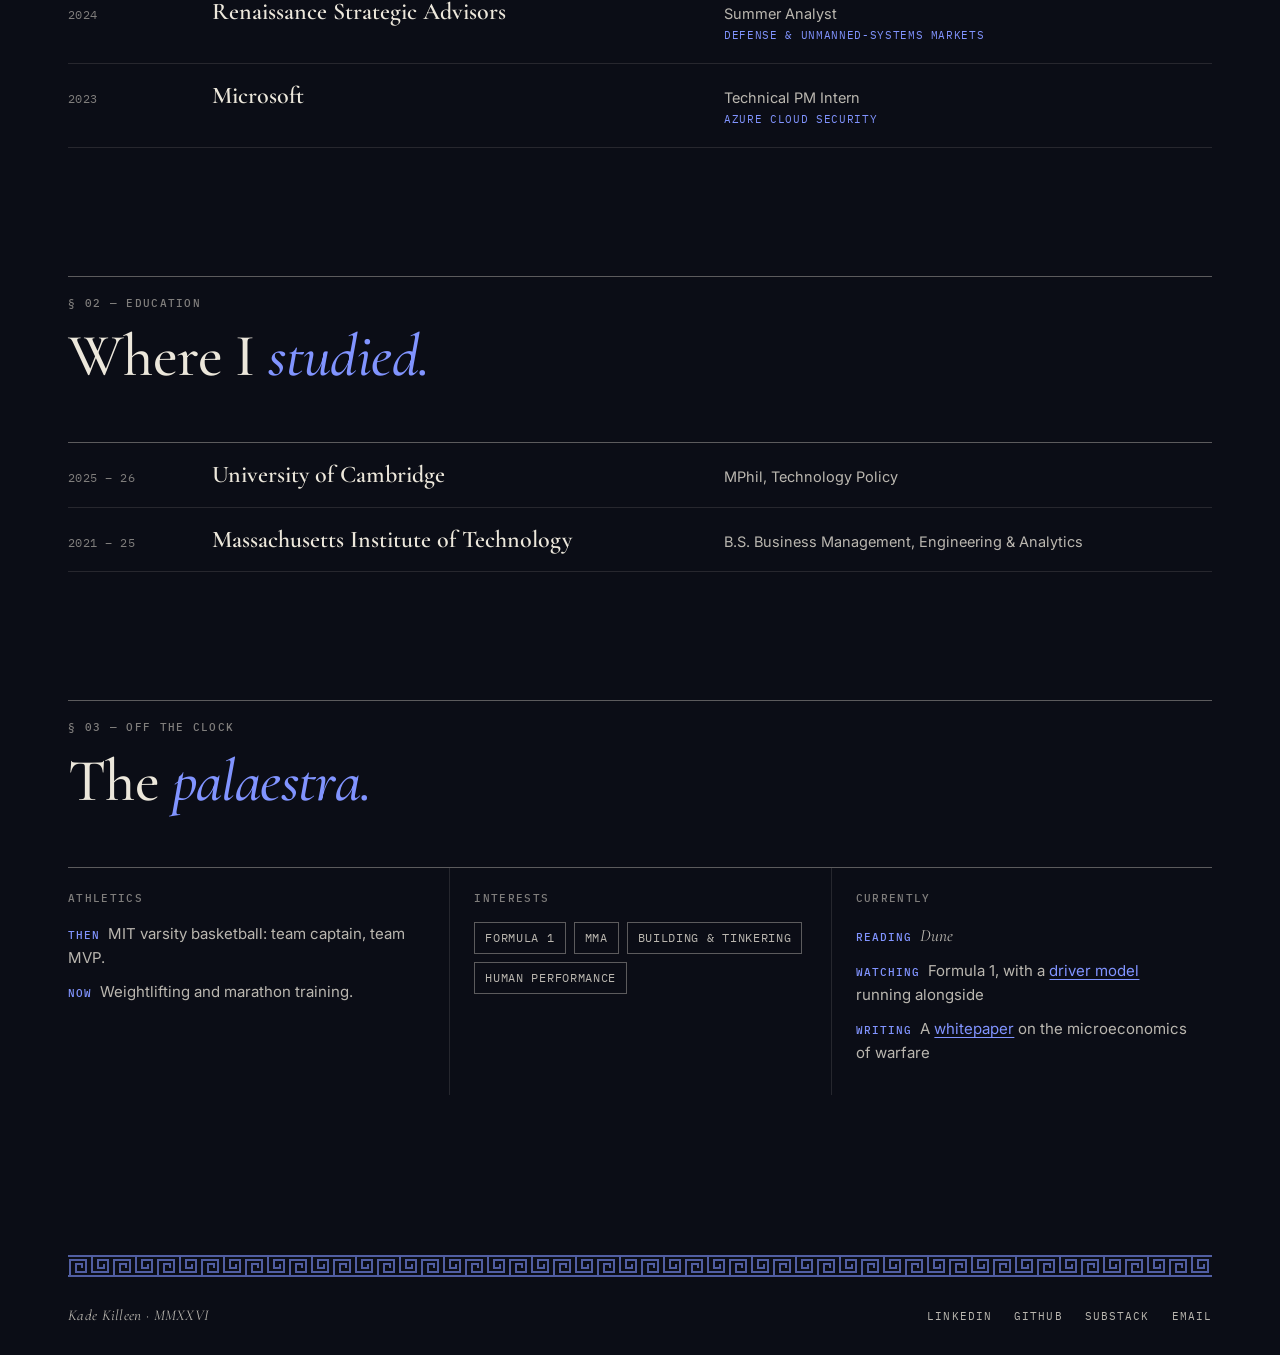
==== commit 6e633799: "Home: intro paragraph leading into three interests; third is emerging technology Co-Authored-By: Cla" ====
--- a/about.html
+++ b/about.html
@@ -20,7 +20,7 @@
     <link rel="preconnect" href="https://fonts.gstatic.com" crossorigin>
     <link href="https://fonts.googleapis.com/css2?family=Cormorant+Garamond:ital,wght@0,500;0,600;1,500;1,600&family=IBM+Plex+Mono:wght@400;500&family=Inter:wght@400;500;600&display=swap" rel="stylesheet">
     <link rel="icon" type="image/svg+xml" href="favicon.svg">
-    <link rel="stylesheet" href="style.css?v=33">
+    <link rel="stylesheet" href="style.css?v=34">
     <script>document.documentElement.classList.remove('no-js')</script>
 </head>
 <body>
@@ -185,6 +185,6 @@
         </div>
     </footer>
 
-    <script src="main.js?v=33"></script>
+    <script src="main.js?v=34"></script>
 </body>
 </html>
--- a/style.css
+++ b/style.css
@@ -828,7 +828,7 @@
 /* ---------- Footer ---------- */
 
 .site-footer {
-    margin-top: clamp(48px, 8vw, 96px);
+    margin-top: clamp(16px, 3vw, 32px);
     padding: 0 0 28px;
 }
 .site-footer .meander { margin-bottom: 26px; }
@@ -850,3 +850,15 @@
 .footer-sig { font-family: var(--serif); font-size: 15px; text-transform: none; letter-spacing: 0.02em; font-style: italic; color: var(--ink-2); }
 .show-sm { display: none; }
 @media (max-width: 640px) { .hero-hud .show-sm { display: inline; } }
+
+/* Home intro */
+.intro { max-width: 980px; margin-bottom: clamp(40px, 6vw, 72px); }
+.intro p {
+    font-family: var(--serif);
+    font-weight: 500;
+    font-size: clamp(24px, 2.7vw, 36px);
+    line-height: 1.22;
+    margin-bottom: 0.7em;
+}
+.intro p:last-child { margin-bottom: 0; }
+.intro p em { font-style: italic; color: var(--accent); }
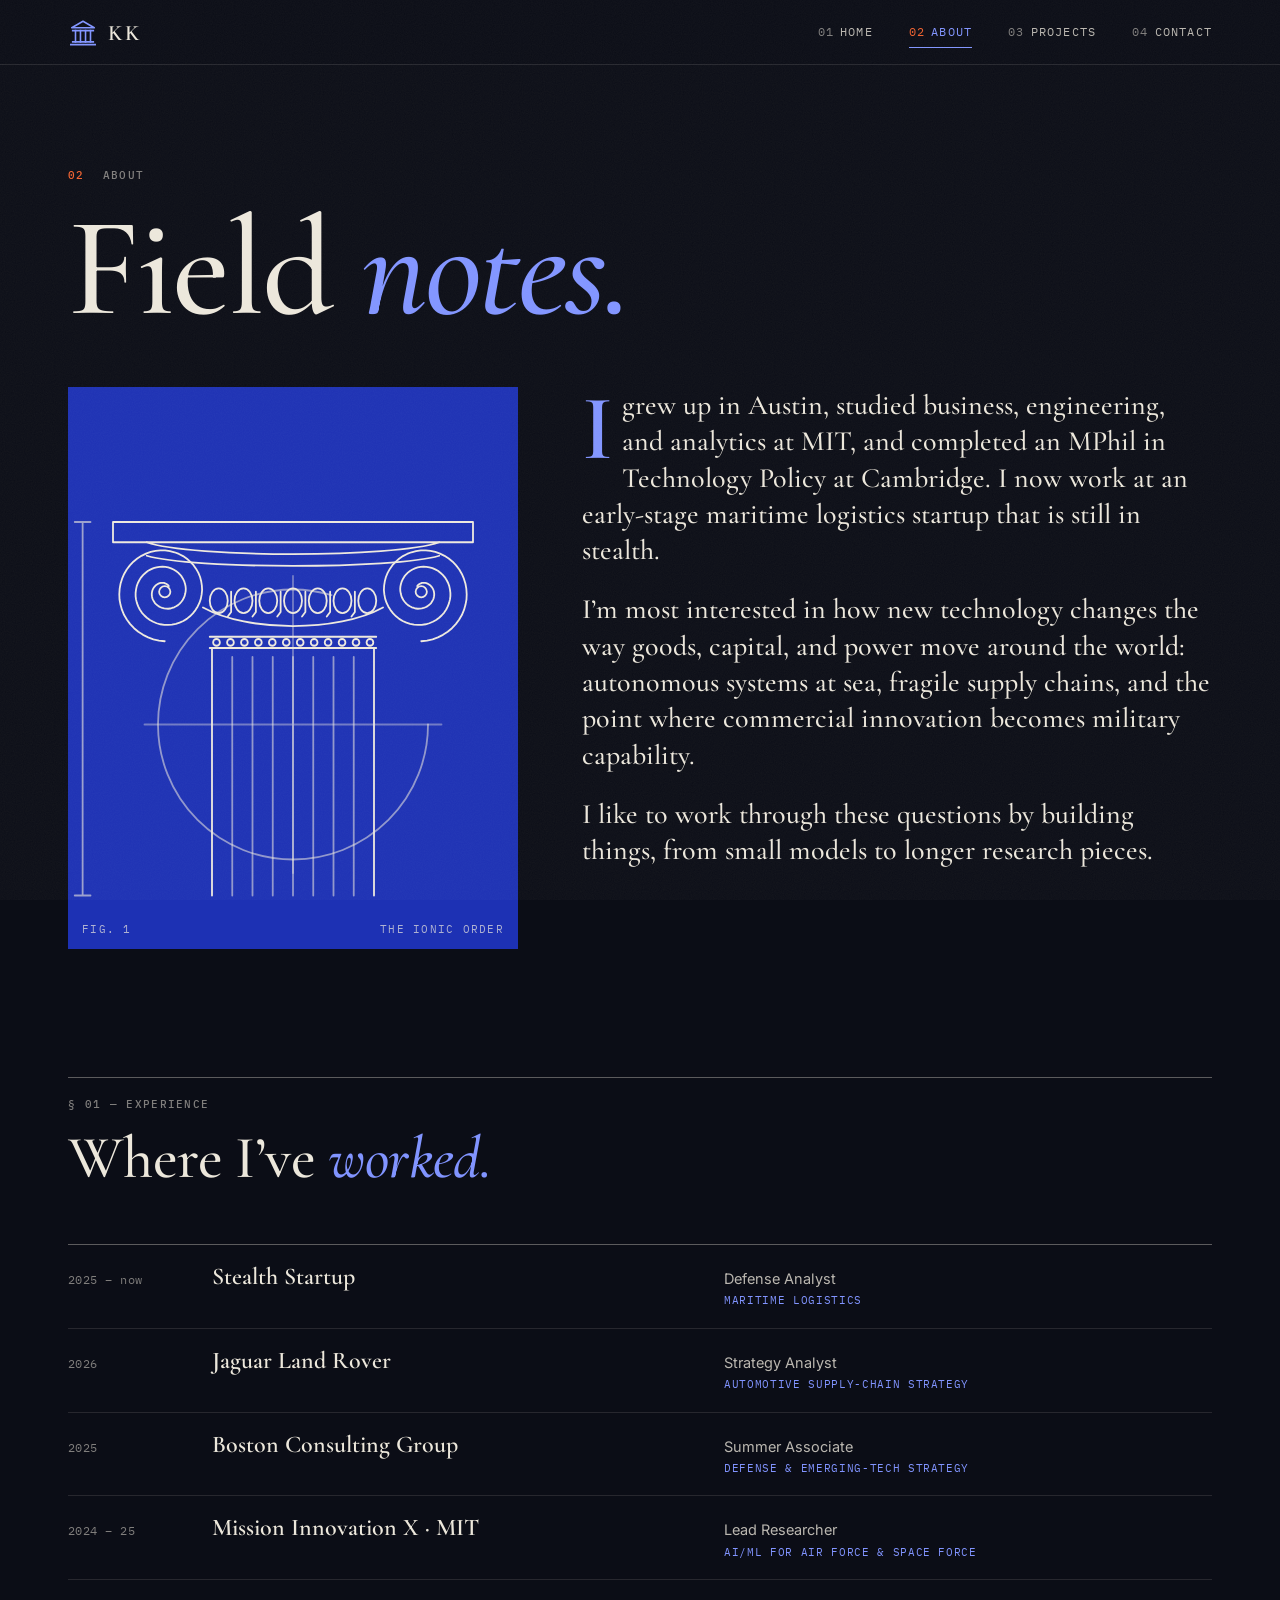
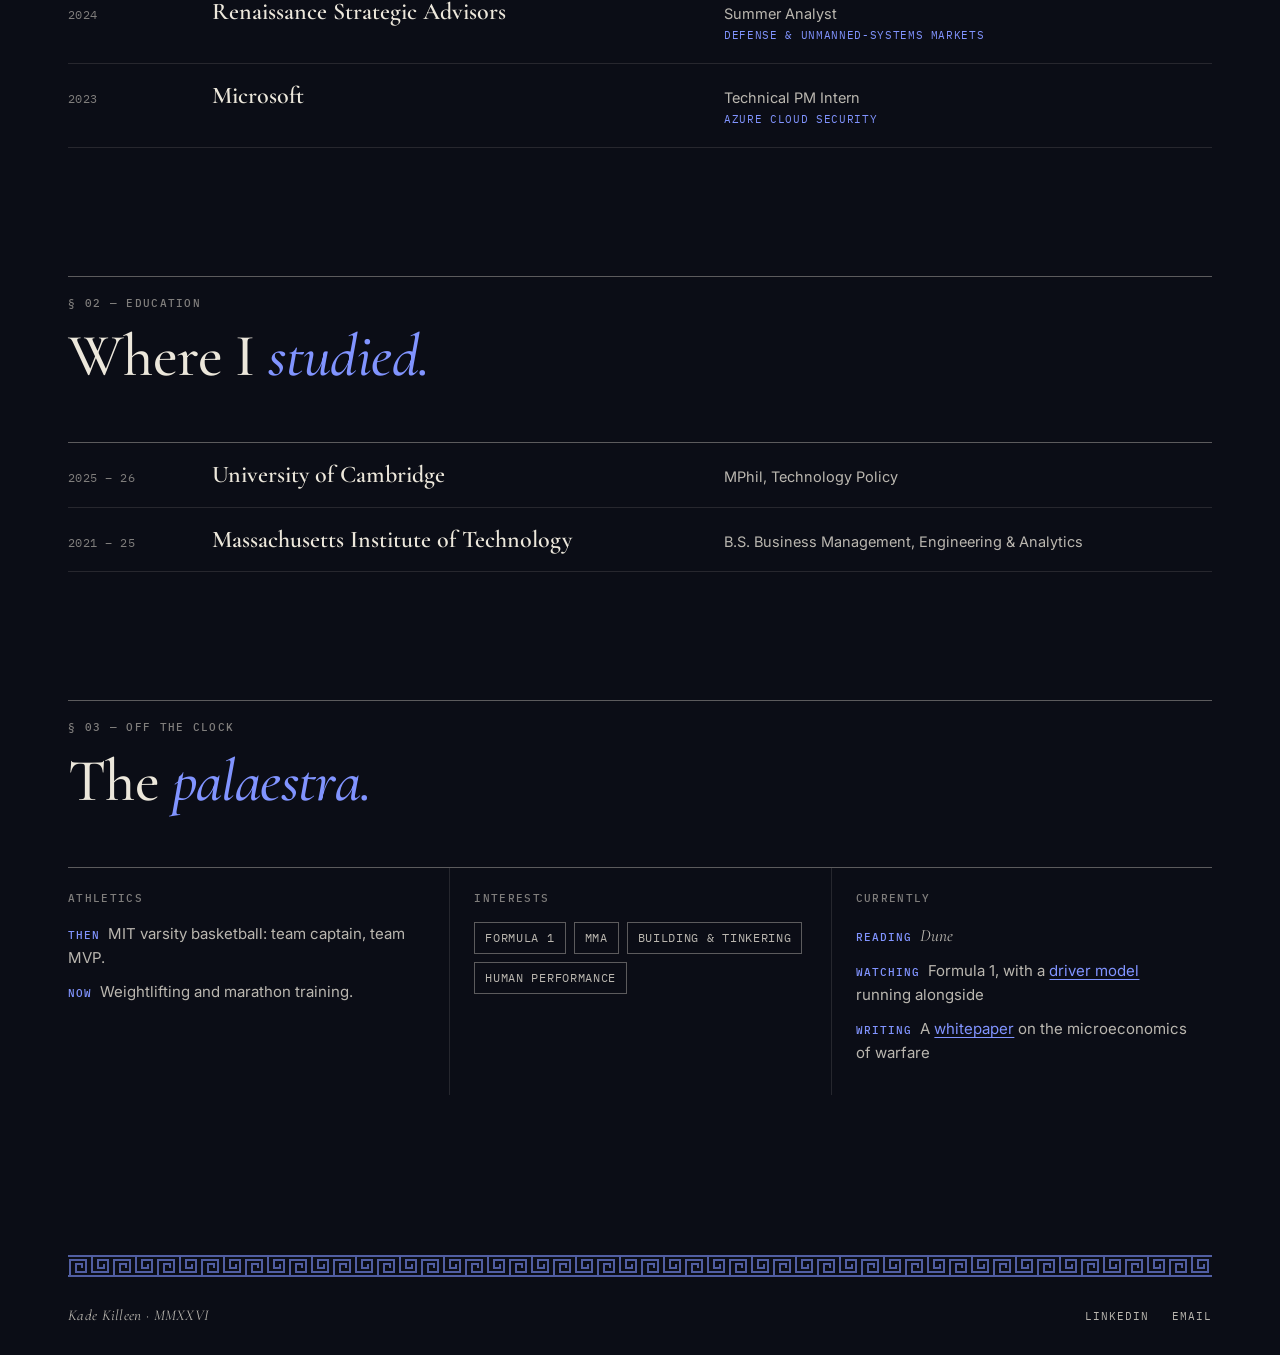
==== commit e6827ea6: "Footer: LinkedIn and Email only Co-Authored-By: Claude Opus 5.5 <noreply@anthropic.com> Claude-Sessi" ====
--- a/about.html
+++ b/about.html
@@ -177,8 +177,6 @@
                 <span class="footer-sig">Kade Killeen &middot; MMXXVI</span>
                 <ul class="footer-links">
                     <li><a href="https://www.linkedin.com/in/kadekilleen" target="_blank" rel="noopener noreferrer">LinkedIn</a></li>
-                    <li><a href="https://github.com/k-adekilleen" target="_blank" rel="noopener noreferrer">GitHub</a></li>
-                    <li><a href="https://substack.com/@kadekilleen" target="_blank" rel="noopener noreferrer">Substack</a></li>
                     <li><a href="mailto:kadekilleen23@gmail.com">Email</a></li>
                 </ul>
             </div>
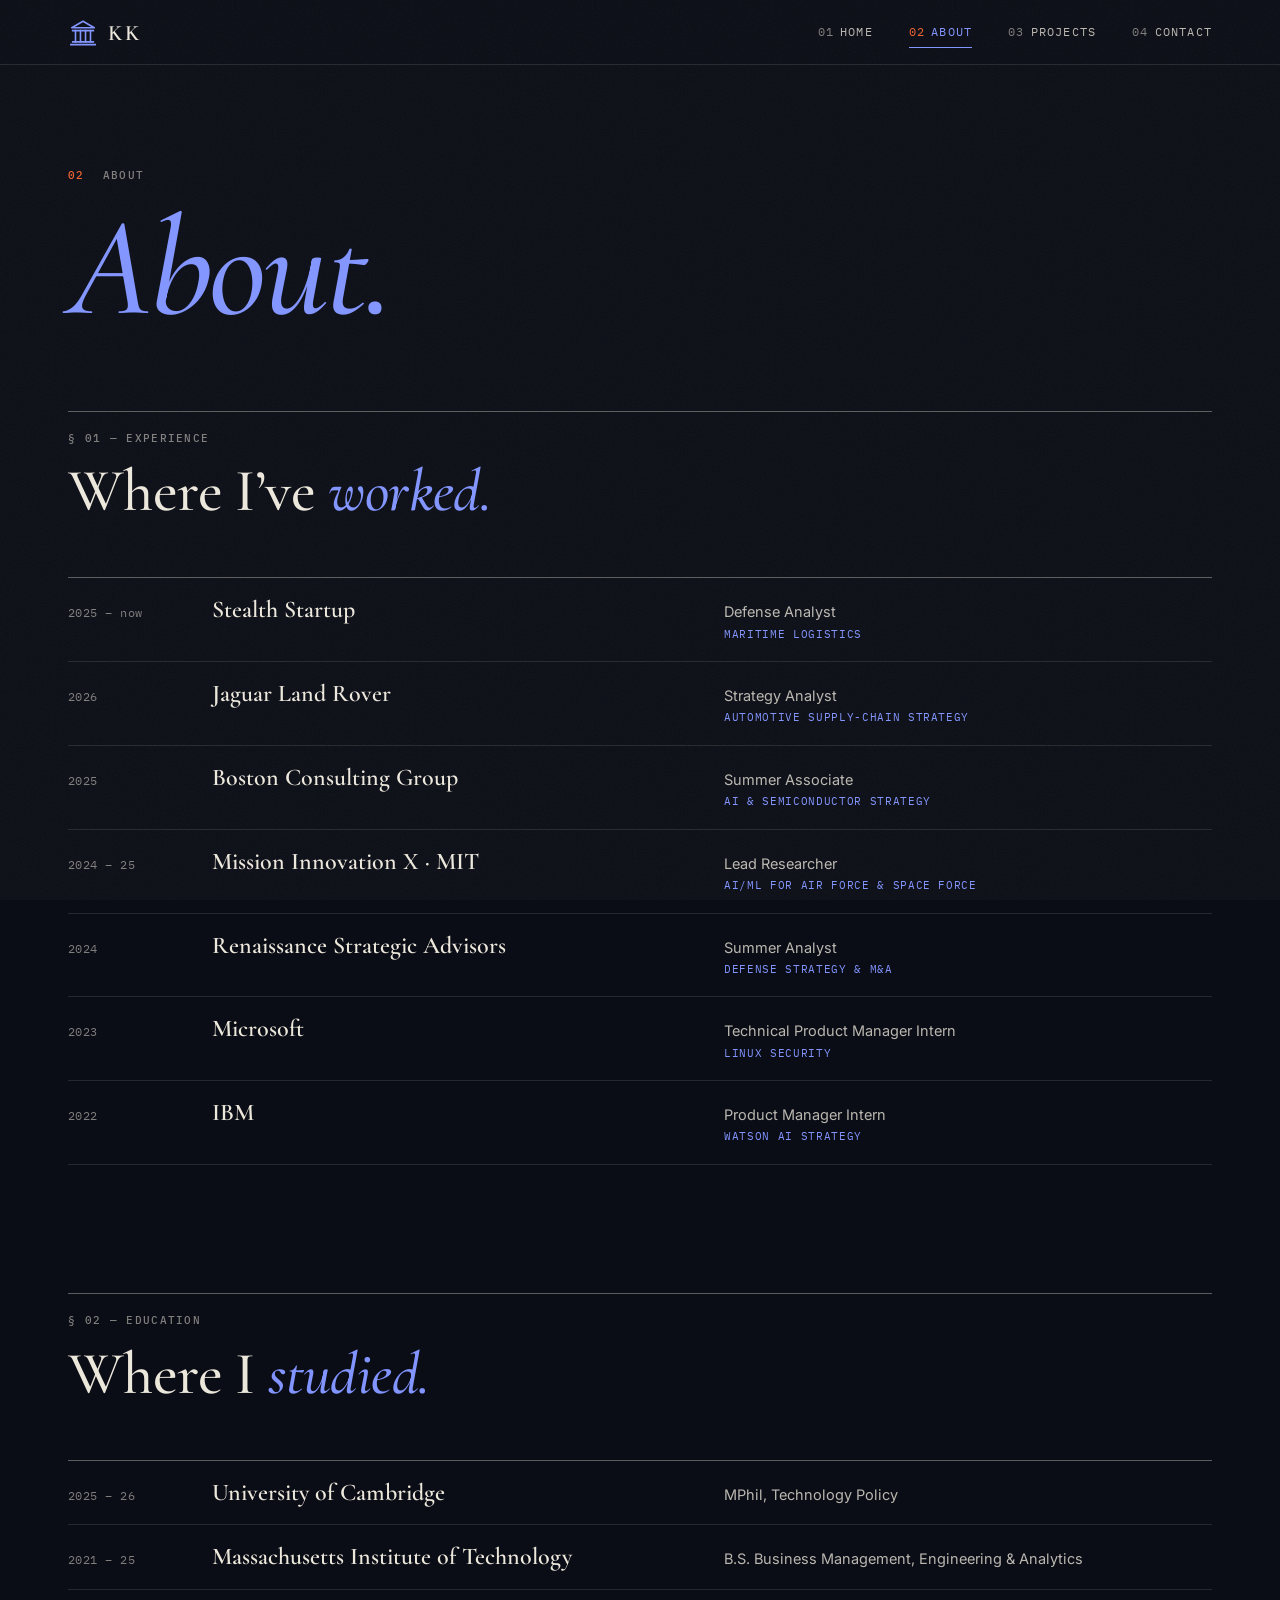
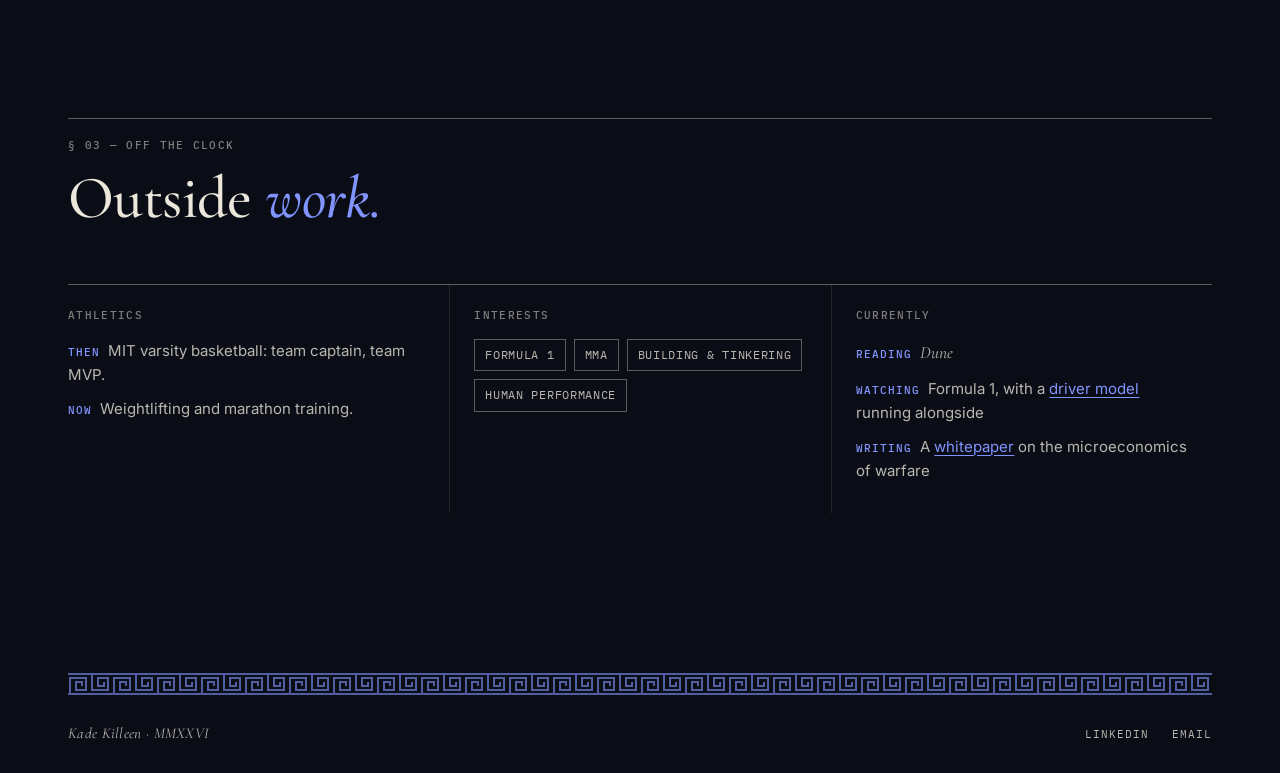
==== commit 38cc241b: "About: drop intro and graphic, update roles, add IBM, rename last section Co-Authored-By: Claude Opu" ====
--- a/about.html
+++ b/about.html
@@ -47,66 +47,7 @@
         <div class="wrap">
             <section class="page-hero">
                 <p class="label"><span class="n">02</span><span>About</span></p>
-                <h1>Field <em>notes.</em></h1>
-            </section>
-
-            <section class="about-grid">
-                <aside class="bio-aside reveal">
-                    <figure class="bust">
-                        <svg viewBox="0 0 400 500" class="draw" aria-hidden="true"><g fill="none" stroke="currentColor" stroke-width="1.6" stroke-linejoin="round" stroke-linecap="round">
-<path d="M40 120h320v18H40z"/>
-<path d="M70 138c40 14 220 14 260 0"/>
-<path d="M70 150c40 12 220 12 260 0"/>
-<path d="M86.0 226.0 L80.9 225.4 L75.9 224.3 L71.2 222.6 L66.7 220.3 L62.5 217.6 L58.7 214.4 L55.3 210.8 L52.4 206.9 L49.9 202.7 L48.0 198.2 L46.7 193.6 L45.8 188.9 L45.6 184.2 L45.9 179.5 L46.7 174.9 L48.1 170.4 L49.9 166.2 L52.2 162.2 L55.0 158.6 L58.1 155.3 L61.6 152.5 L65.3 150.1 L69.3 148.1 L73.5 146.6 L77.7 145.7 L82.0 145.2 L86.3 145.3 L90.6 145.9 L94.7 146.9 L98.6 148.4 L102.3 150.3 L105.7 152.7 L108.8 155.4 L111.6 158.4 L113.9 161.7 L115.9 165.2 L117.4 168.9 L118.4 172.7 L119.0 176.6 L119.2 180.5 L118.8 184.4 L118.1 188.1 L116.9 191.7 L115.3 195.1 L113.3 198.3 L111.0 201.2 L108.4 203.8 L105.6 206.1 L102.5 208.0 L99.2 209.5 L95.9 210.6 L92.4 211.3 L88.9 211.5 L85.5 211.4 L82.1 210.9 L78.8 210.0 L75.7 208.7 L72.8 207.1 L70.1 205.1 L67.7 202.9 L65.6 200.5 L63.8 197.8 L62.4 195.0 L61.3 192.1 L60.5 189.0 L60.1 186.0 L60.1 182.9 L60.5 179.9 L61.1 177.0 L62.1 174.2 L63.5 171.6 L65.0 169.2 L66.9 167.0 L69.0 165.1 L71.2 163.4 L73.6 162.1 L76.1 161.0 L78.7 160.3 L81.4 159.8 L84.0 159.7 L86.6 159.9 L89.1 160.4 L91.6 161.2 L93.8 162.2 L96.0 163.5 L97.9 165.0 L99.6 166.7 L101.1 168.6 L102.3 170.6 L103.3 172.7 L104.0 174.9 L104.5 177.1 L104.7 179.3 L104.6 181.5 L104.2 183.6 L103.7 185.7 L102.9 187.6 L101.8 189.5 L100.6 191.1 L99.3 192.6 L97.8 193.9 L96.1 194.9 L94.4 195.8 L92.6 196.4 L90.8 196.9 L89.0 197.1 L87.2 197.0 L85.5 196.8 L83.8 196.4 L82.2 195.8 L80.7 195.0 L79.4 194.0 L78.2 193.0 L77.1 191.8 L76.3 190.5 L75.6 189.2 L75.0 187.8 L74.7 186.4 L74.5 184.9 L74.5 183.6 L74.7 182.2 L75.0 180.9 L75.5 179.7 L76.1 178.6 L76.8 177.6 L77.6 176.7 L78.5 175.9 L79.4 175.3 L80.4 174.8 L81.5 174.4 L82.5 174.2 L83.5 174.1 L84.5 174.1 L85.4 174.2 L86.3 174.5 L87.2 174.9 L87.9 175.3 L88.6 175.8 L89.1 176.4 L89.6 177.0"/>
-<path d="M314.0 226.0 L319.1 225.4 L324.1 224.3 L328.8 222.6 L333.3 220.3 L337.5 217.6 L341.3 214.4 L344.7 210.8 L347.6 206.9 L350.1 202.7 L352.0 198.2 L353.3 193.6 L354.2 188.9 L354.4 184.2 L354.1 179.5 L353.3 174.9 L351.9 170.4 L350.1 166.2 L347.8 162.2 L345.0 158.6 L341.9 155.3 L338.4 152.5 L334.7 150.1 L330.7 148.1 L326.5 146.6 L322.3 145.7 L318.0 145.2 L313.7 145.3 L309.4 145.9 L305.3 146.9 L301.4 148.4 L297.7 150.3 L294.3 152.7 L291.2 155.4 L288.4 158.4 L286.1 161.7 L284.1 165.2 L282.6 168.9 L281.6 172.7 L281.0 176.6 L280.8 180.5 L281.2 184.4 L281.9 188.1 L283.1 191.7 L284.7 195.1 L286.7 198.3 L289.0 201.2 L291.6 203.8 L294.4 206.1 L297.5 208.0 L300.8 209.5 L304.1 210.6 L307.6 211.3 L311.1 211.5 L314.5 211.4 L317.9 210.9 L321.2 210.0 L324.3 208.7 L327.2 207.1 L329.9 205.1 L332.3 202.9 L334.4 200.5 L336.2 197.8 L337.6 195.0 L338.7 192.1 L339.5 189.0 L339.9 186.0 L339.9 182.9 L339.5 179.9 L338.9 177.0 L337.9 174.2 L336.5 171.6 L335.0 169.2 L333.1 167.0 L331.0 165.1 L328.8 163.4 L326.4 162.1 L323.9 161.0 L321.3 160.3 L318.6 159.8 L316.0 159.7 L313.4 159.9 L310.9 160.4 L308.4 161.2 L306.2 162.2 L304.0 163.5 L302.1 165.0 L300.4 166.7 L298.9 168.6 L297.7 170.6 L296.7 172.7 L296.0 174.9 L295.5 177.1 L295.3 179.3 L295.4 181.5 L295.8 183.6 L296.3 185.7 L297.1 187.6 L298.2 189.5 L299.4 191.1 L300.7 192.6 L302.2 193.9 L303.9 194.9 L305.6 195.8 L307.4 196.4 L309.2 196.9 L311.0 197.1 L312.8 197.0 L314.5 196.8 L316.2 196.4 L317.8 195.8 L319.3 195.0 L320.6 194.0 L321.8 193.0 L322.9 191.8 L323.7 190.5 L324.4 189.2 L325.0 187.8 L325.3 186.4 L325.5 184.9 L325.5 183.6 L325.3 182.2 L325.0 180.9 L324.5 179.7 L323.9 178.6 L323.2 177.6 L322.4 176.7 L321.5 175.9 L320.6 175.3 L319.6 174.8 L318.5 174.4 L317.5 174.2 L316.5 174.1 L315.5 174.1 L314.6 174.2 L313.7 174.5 L312.8 174.9 L312.1 175.3 L311.4 175.8 L310.9 176.4 L310.4 177.0"/>
-<circle cx="86" cy="182" r="5"/><circle cx="314" cy="182" r="5"/>
-<path d="M120 196c40 22 120 22 160 0"/>
-<ellipse cx="134" cy="190" rx="8" ry="11"/>
-<path d="M145 182v18l-3 4"/>
-<ellipse cx="156" cy="190" rx="8" ry="11"/>
-<path d="M167 182v18l-3 4"/>
-<ellipse cx="178" cy="190" rx="8" ry="11"/>
-<path d="M189 182v18l-3 4"/>
-<ellipse cx="200" cy="190" rx="8" ry="11"/>
-<path d="M211 182v18l-3 4"/>
-<ellipse cx="222" cy="190" rx="8" ry="11"/>
-<path d="M233 182v18l-3 4"/>
-<ellipse cx="244" cy="190" rx="8" ry="11"/>
-<path d="M255 182v18l-3 4"/>
-<ellipse cx="266" cy="190" rx="8" ry="11"/>
-<path d="M126 222h148M126 232h148"/>
-<circle cx="132.0" cy="227" r="3"/>
-<circle cx="144.4" cy="227" r="3"/>
-<circle cx="156.8" cy="227" r="3"/>
-<circle cx="169.2" cy="227" r="3"/>
-<circle cx="181.6" cy="227" r="3"/>
-<circle cx="194.0" cy="227" r="3"/>
-<circle cx="206.4" cy="227" r="3"/>
-<circle cx="218.8" cy="227" r="3"/>
-<circle cx="231.2" cy="227" r="3"/>
-<circle cx="243.6" cy="227" r="3"/>
-<circle cx="256.0" cy="227" r="3"/>
-<circle cx="268.4" cy="227" r="3"/>
-<path d="M128 232v220M272 232v220"/>
-<path d="M146 240v212" opacity=".55"/>
-<path d="M164 240v212" opacity=".55"/>
-<path d="M182 240v212" opacity=".55"/>
-<path d="M200 240v212" opacity=".55"/>
-<path d="M218 240v212" opacity=".55"/>
-<path d="M236 240v212" opacity=".55"/>
-<path d="M254 240v212" opacity=".55"/>
-<path d="M20 120H6M20 452H6M13 120v332" stroke-dasharray="2 4" opacity=".6"/>
-<circle cx="200" cy="300" r="120" stroke-dasharray="1 6" opacity=".55"/>
-<path d="M200 168v264M68 300h264" stroke-dasharray="1 6" opacity=".4"/>
-</g></svg>
-                        <figcaption class="cap"><span>Fig. 1</span><span>The Ionic order</span></figcaption>
-                    </figure>
-                </aside>
-                <div class="bio reveal d1">
-                    <p>I grew up in Austin, studied business, engineering, and analytics at MIT, and completed an MPhil in Technology Policy at Cambridge. I now work at an early-stage maritime logistics startup that is still in stealth.</p>
-                    <p>I&rsquo;m most interested in how new technology changes the way goods, capital, and power move around the world: autonomous systems at sea, fragile supply chains, and the point where commercial innovation becomes military capability.</p>
-                    <p>I like to work through these questions by building things, from small models to longer research pieces.</p>
-                </div>
+                <h1><em>About.</em></h1>
             </section>
 
             <section class="section">
@@ -117,10 +58,11 @@
                 <ul class="ledger">
                     <li class="reveal"><span class="when">2025 &ndash; now</span><span class="org">Stealth Startup</span><span class="what">Defense Analyst<small>Maritime logistics</small></span></li>
                     <li class="reveal"><span class="when">2026</span><span class="org">Jaguar Land Rover</span><span class="what">Strategy Analyst<small>Automotive supply-chain strategy</small></span></li>
-                    <li class="reveal"><span class="when">2025</span><span class="org">Boston Consulting Group</span><span class="what">Summer Associate<small>Defense &amp; emerging-tech strategy</small></span></li>
+                    <li class="reveal"><span class="when">2025</span><span class="org">Boston Consulting Group</span><span class="what">Summer Associate<small>AI &amp; semiconductor strategy</small></span></li>
                     <li class="reveal"><span class="when">2024 &ndash; 25</span><span class="org">Mission Innovation X &middot; MIT</span><span class="what">Lead Researcher<small>AI/ML for Air Force &amp; Space Force</small></span></li>
-                    <li class="reveal"><span class="when">2024</span><span class="org">Renaissance Strategic Advisors</span><span class="what">Summer Analyst<small>Defense &amp; unmanned-systems markets</small></span></li>
-                    <li class="reveal"><span class="when">2023</span><span class="org">Microsoft</span><span class="what">Technical PM Intern<small>Azure cloud security</small></span></li>
+                    <li class="reveal"><span class="when">2024</span><span class="org">Renaissance Strategic Advisors</span><span class="what">Summer Analyst<small>Defense strategy &amp; M&amp;A</small></span></li>
+                    <li class="reveal"><span class="when">2023</span><span class="org">Microsoft</span><span class="what">Technical Product Manager Intern<small>Linux security</small></span></li>
+                    <li class="reveal"><span class="when">2022</span><span class="org">IBM</span><span class="what">Product Manager Intern<small>Watson AI strategy</small></span></li>
                 </ul>
             </section>
 
@@ -138,7 +80,7 @@
             <section class="section">
                 <div class="section-head reveal">
                     <p class="label"><span>&sect; 03 &mdash; Off the clock</span></p>
-                    <h2>The <em>palaestra.</em></h2>
+                    <h2>Outside <em>work.</em></h2>
                 </div>
                 <div class="facts">
                     <div class="fact reveal">
--- a/style.css
+++ b/style.css
@@ -862,3 +862,4 @@
 }
 .intro p:last-child { margin-bottom: 0; }
 .intro p em { font-style: italic; color: var(--accent); }
+.page-hero + .section { padding-top: clamp(8px, 2vw, 24px); }
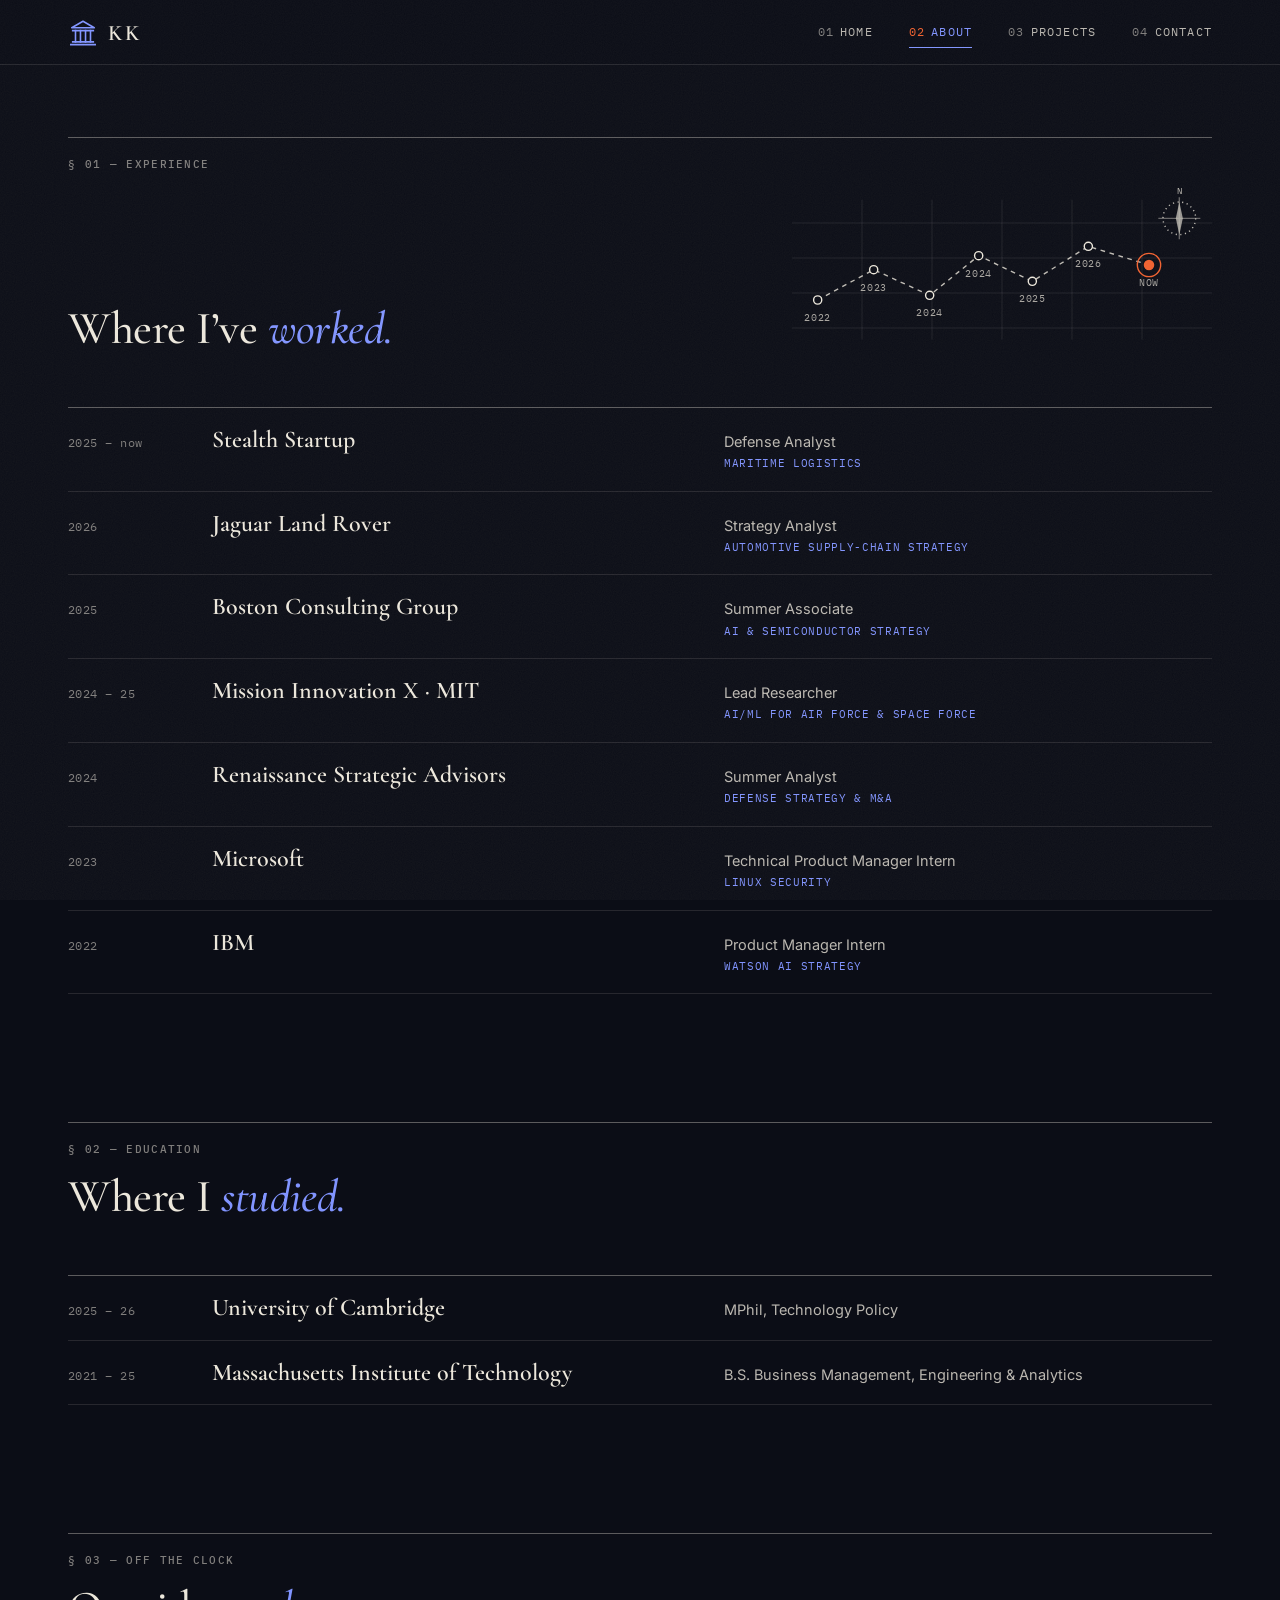
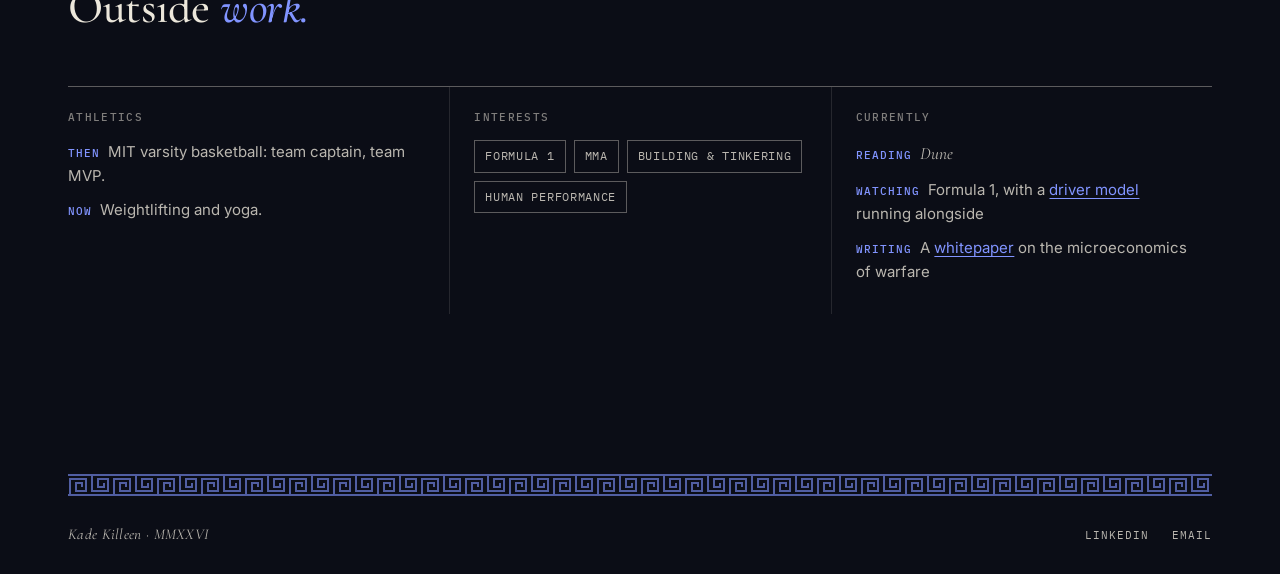
==== commit 531fe818: "About: drop page title, smaller heads, voyage chart beside Experience, yoga Co-Authored-By: Claude O" ====
--- a/about.html
+++ b/about.html
@@ -45,15 +45,16 @@
 
     <main id="main">
         <div class="wrap">
-            <section class="page-hero">
-                <p class="label"><span class="n">02</span><span>About</span></p>
-                <h1><em>About.</em></h1>
-            </section>
-
-            <section class="section">
-                <div class="section-head reveal">
+            <section class="section about-first">
+                <div class="section-head with-art reveal">
                     <p class="label"><span>&sect; 01 &mdash; Experience</span></p>
                     <h2>Where I&rsquo;ve <em>worked.</em></h2>
+                    <div class="head-art"><svg class="voyage" viewBox="0 0 360 140" aria-hidden="true"><g fill="none" stroke="currentColor" stroke-width="1.2">
+<path d="M0 30H360M0 60H360M0 90H360M0 120H360M60 10V130M120 10V130M180 10V130M240 10V130M300 10V130" stroke-width=".6" opacity=".14"/>
+<path d="M22 96 L70 70 L118 92 L160 58 L206 80 L254 50 L306 66" stroke-dasharray="4 4" opacity=".8"/>
+<circle cx="22" cy="96" r="3.5" fill="var(--paper)"/><text x="22" y="114" text-anchor="middle" fill="currentColor" stroke="none" font-family="IBM Plex Mono, monospace" font-size="8.5" letter-spacing=".08em" opacity=".7">2022</text><circle cx="70" cy="70" r="3.5" fill="var(--paper)"/><text x="70" y="88" text-anchor="middle" fill="currentColor" stroke="none" font-family="IBM Plex Mono, monospace" font-size="8.5" letter-spacing=".08em" opacity=".7">2023</text><circle cx="118" cy="92" r="3.5" fill="var(--paper)"/><text x="118" y="110" text-anchor="middle" fill="currentColor" stroke="none" font-family="IBM Plex Mono, monospace" font-size="8.5" letter-spacing=".08em" opacity=".7">2024</text><circle cx="160" cy="58" r="3.5" fill="var(--paper)"/><text x="160" y="76" text-anchor="middle" fill="currentColor" stroke="none" font-family="IBM Plex Mono, monospace" font-size="8.5" letter-spacing=".08em" opacity=".7">2024</text><circle cx="206" cy="80" r="3.5" fill="var(--paper)"/><text x="206" y="98" text-anchor="middle" fill="currentColor" stroke="none" font-family="IBM Plex Mono, monospace" font-size="8.5" letter-spacing=".08em" opacity=".7">2025</text><circle cx="254" cy="50" r="3.5" fill="var(--paper)"/><text x="254" y="68" text-anchor="middle" fill="currentColor" stroke="none" font-family="IBM Plex Mono, monospace" font-size="8.5" letter-spacing=".08em" opacity=".7">2026</text><circle cx="306" cy="66" r="4.5" fill="#F0612F" stroke="none"/><circle class="ping-ring" cx="306" cy="66" r="10" stroke="#F0612F"/><text x="306" y="84" text-anchor="middle" fill="currentColor" stroke="none" font-family="IBM Plex Mono, monospace" font-size="8.5" letter-spacing=".08em" opacity=".7">NOW</text>
+<g transform="translate(332 26)" opacity=".8"><circle r="14" stroke-dasharray="1 3"/><path d="M0 -18V18M-18 0H18" opacity=".5"/><path d="M0 -14 3 0 0 14 -3 0z" fill="currentColor" stroke="none" opacity=".8"/><text y="-21" text-anchor="middle" fill="currentColor" stroke="none" font-family="IBM Plex Mono, monospace" font-size="8">N</text></g>
+</g></svg></div>
                 </div>
                 <ul class="ledger">
                     <li class="reveal"><span class="when">2025 &ndash; now</span><span class="org">Stealth Startup</span><span class="what">Defense Analyst<small>Maritime logistics</small></span></li>
@@ -87,7 +88,7 @@
                         <h3>Athletics</h3>
                         <ul>
                             <li><b>Then</b>MIT varsity basketball: team captain, team MVP.</li>
-                            <li><b>Now</b>Weightlifting and marathon training.</li>
+                            <li><b>Now</b>Weightlifting and yoga.</li>
                         </ul>
                     </div>
                     <div class="fact reveal d1">
--- a/style.css
+++ b/style.css
@@ -863,3 +863,21 @@
 .intro p:last-child { margin-bottom: 0; }
 .intro p em { font-style: italic; color: var(--accent); }
 .page-hero + .section { padding-top: clamp(8px, 2vw, 24px); }
+
+/* About: smaller section heads, voyage chart beside Experience */
+.about-first { padding-top: clamp(40px, 6vw, 72px); }
+.about-page-heads .section-head h2,
+main .about-first ~ .section .section-head h2,
+.about-first .section-head h2 { font-size: clamp(30px, 3.6vw, 46px); }
+.section-head.with-art { grid-template-columns: 1fr; align-items: end; }
+.head-art { color: var(--ink); max-width: 420px; }
+.voyage { width: 100%; height: auto; overflow: visible; }
+.voyage .ping-ring { transform-box: fill-box; transform-origin: center; animation: voyage-ping 2.4s var(--ease) infinite; }
+@keyframes voyage-ping { from { transform: scale(0.4); opacity: 1; } to { transform: scale(1.6); opacity: 0; } }
+@media (prefers-reduced-motion: reduce) { .voyage .ping-ring { animation: none; opacity: .5; } }
+@media (min-width: 860px) {
+    .section-head.with-art { grid-template-columns: 1fr minmax(0, 420px); column-gap: 48px; }
+    .section-head.with-art .label { grid-column: 1 / -1; }
+    .section-head.with-art h2 { grid-column: 1; }
+    .section-head.with-art .head-art { grid-column: 2; grid-row: 2; justify-self: end; width: 100%; }
+}
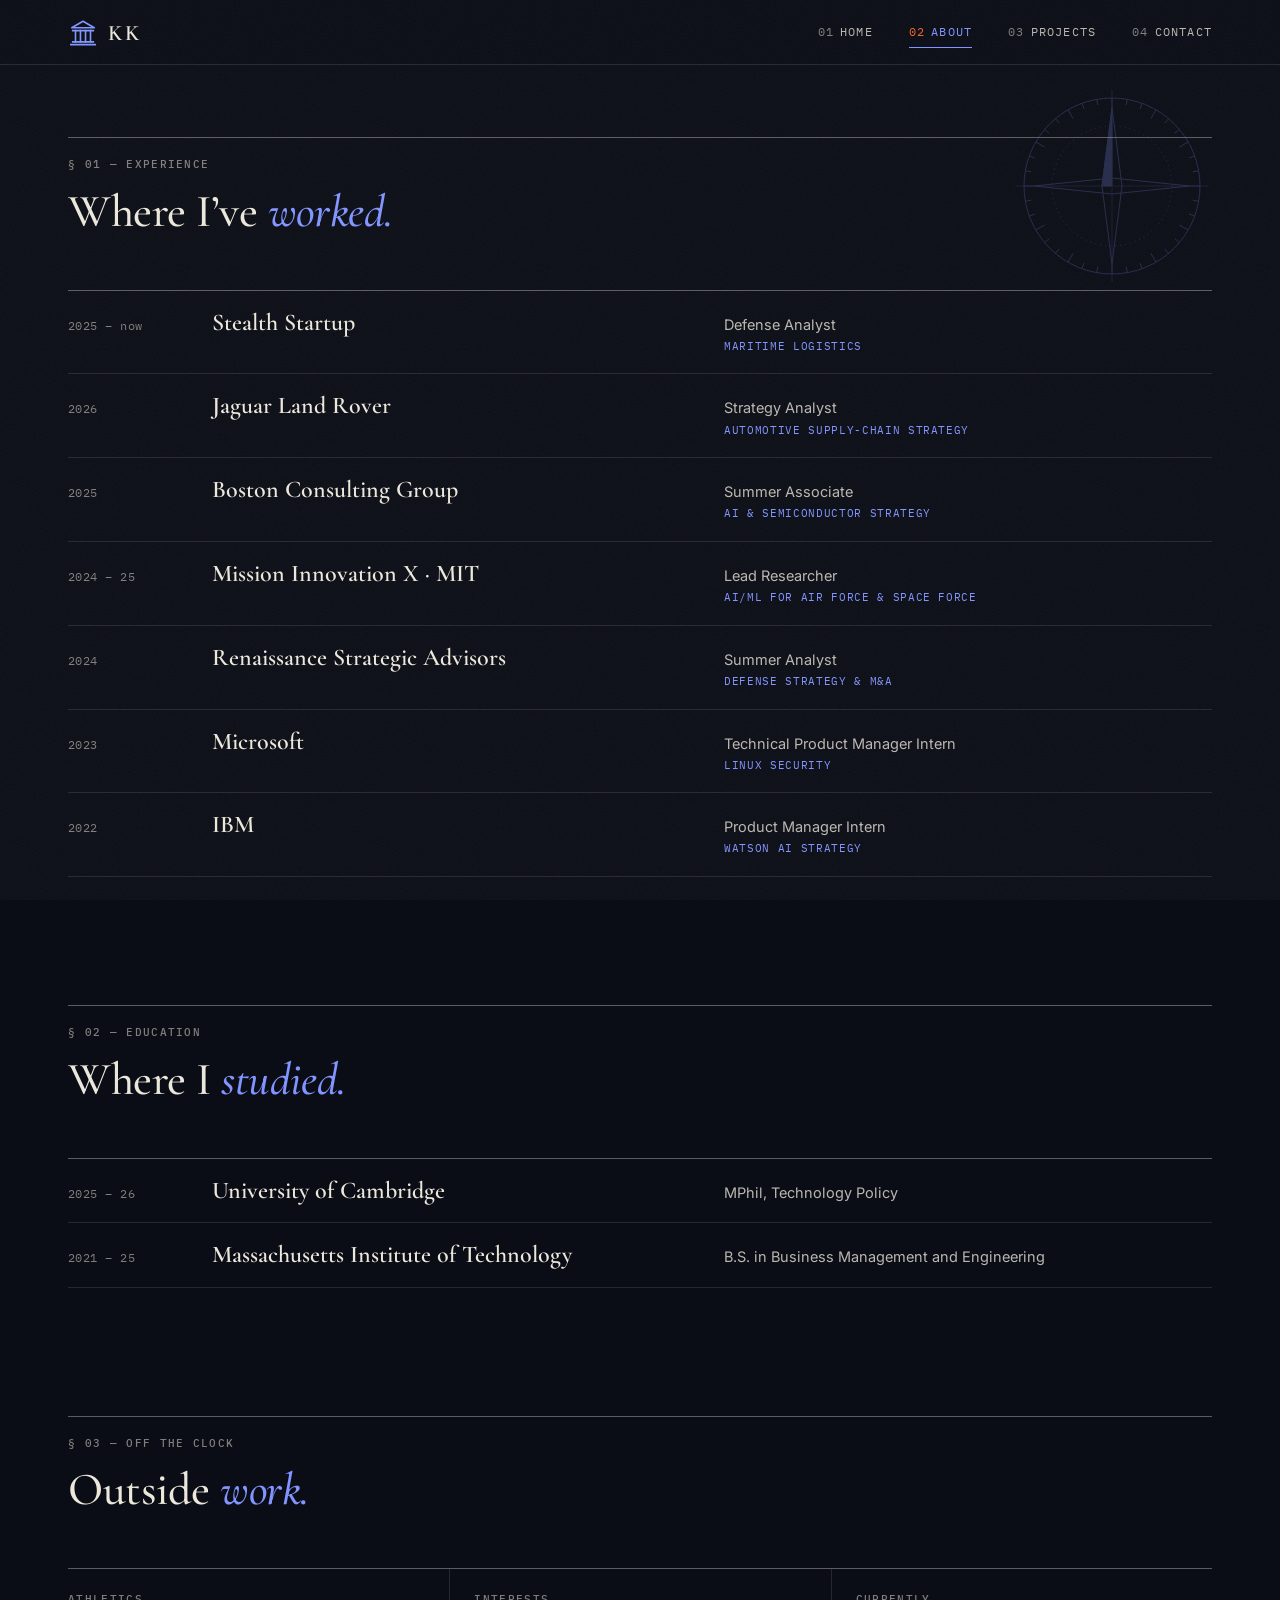
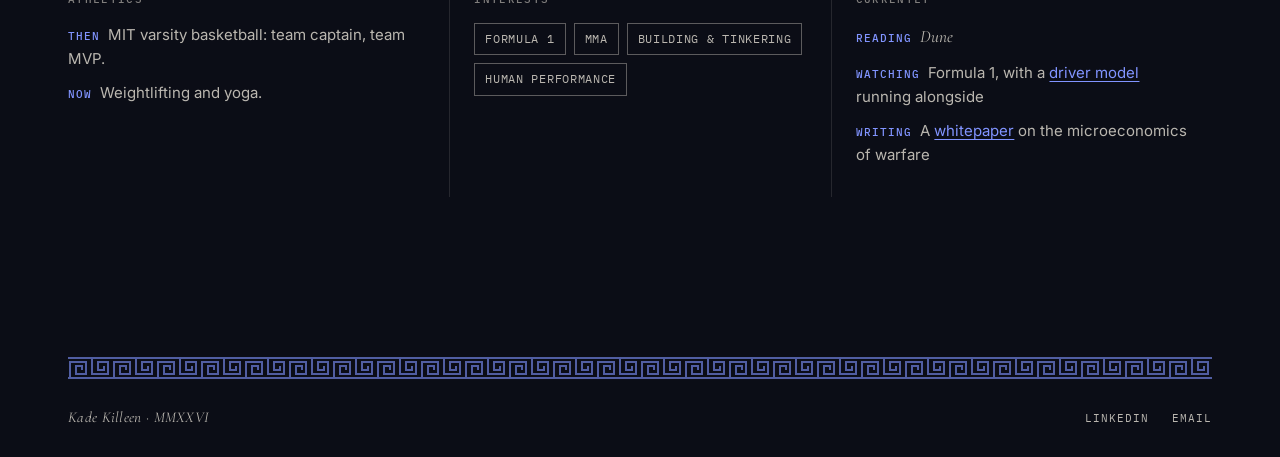
==== commit 150776f1: "About: faint background compass instead of voyage chart; MIT degree wording Co-Authored-By: Claude O" ====
--- a/about.html
+++ b/about.html
@@ -49,11 +49,12 @@
                 <div class="section-head with-art reveal">
                     <p class="label"><span>&sect; 01 &mdash; Experience</span></p>
                     <h2>Where I&rsquo;ve <em>worked.</em></h2>
-                    <div class="head-art"><svg class="voyage" viewBox="0 0 360 140" aria-hidden="true"><g fill="none" stroke="currentColor" stroke-width="1.2">
-<path d="M0 30H360M0 60H360M0 90H360M0 120H360M60 10V130M120 10V130M180 10V130M240 10V130M300 10V130" stroke-width=".6" opacity=".14"/>
-<path d="M22 96 L70 70 L118 92 L160 58 L206 80 L254 50 L306 66" stroke-dasharray="4 4" opacity=".8"/>
-<circle cx="22" cy="96" r="3.5" fill="var(--paper)"/><text x="22" y="114" text-anchor="middle" fill="currentColor" stroke="none" font-family="IBM Plex Mono, monospace" font-size="8.5" letter-spacing=".08em" opacity=".7">2022</text><circle cx="70" cy="70" r="3.5" fill="var(--paper)"/><text x="70" y="88" text-anchor="middle" fill="currentColor" stroke="none" font-family="IBM Plex Mono, monospace" font-size="8.5" letter-spacing=".08em" opacity=".7">2023</text><circle cx="118" cy="92" r="3.5" fill="var(--paper)"/><text x="118" y="110" text-anchor="middle" fill="currentColor" stroke="none" font-family="IBM Plex Mono, monospace" font-size="8.5" letter-spacing=".08em" opacity=".7">2024</text><circle cx="160" cy="58" r="3.5" fill="var(--paper)"/><text x="160" y="76" text-anchor="middle" fill="currentColor" stroke="none" font-family="IBM Plex Mono, monospace" font-size="8.5" letter-spacing=".08em" opacity=".7">2024</text><circle cx="206" cy="80" r="3.5" fill="var(--paper)"/><text x="206" y="98" text-anchor="middle" fill="currentColor" stroke="none" font-family="IBM Plex Mono, monospace" font-size="8.5" letter-spacing=".08em" opacity=".7">2025</text><circle cx="254" cy="50" r="3.5" fill="var(--paper)"/><text x="254" y="68" text-anchor="middle" fill="currentColor" stroke="none" font-family="IBM Plex Mono, monospace" font-size="8.5" letter-spacing=".08em" opacity=".7">2026</text><circle cx="306" cy="66" r="4.5" fill="#F0612F" stroke="none"/><circle class="ping-ring" cx="306" cy="66" r="10" stroke="#F0612F"/><text x="306" y="84" text-anchor="middle" fill="currentColor" stroke="none" font-family="IBM Plex Mono, monospace" font-size="8.5" letter-spacing=".08em" opacity=".7">NOW</text>
-<g transform="translate(332 26)" opacity=".8"><circle r="14" stroke-dasharray="1 3"/><path d="M0 -18V18M-18 0H18" opacity=".5"/><path d="M0 -14 3 0 0 14 -3 0z" fill="currentColor" stroke="none" opacity=".8"/><text y="-21" text-anchor="middle" fill="currentColor" stroke="none" font-family="IBM Plex Mono, monospace" font-size="8">N</text></g>
+                    <div class="head-art" aria-hidden="true"><svg viewBox="0 0 200 200"><g fill="none" stroke="currentColor" stroke-width="1">
+<circle cx="100" cy="100" r="88"/><circle cx="100" cy="100" r="60" stroke-dasharray="1 4"/>
+<path d="M100.0 12.0L100.0 22.0M115.3 13.3L114.2 19.2M130.1 17.3L128.0 22.9M144.0 23.8L139.0 32.5M156.6 32.6L152.7 37.2M167.4 43.4L162.8 47.3M176.2 56.0L167.5 61.0M182.7 69.9L177.1 72.0M186.7 84.7L180.8 85.8M188.0 100.0L178.0 100.0M186.7 115.3L180.8 114.2M182.7 130.1L177.1 128.0M176.2 144.0L167.5 139.0M167.4 156.6L162.8 152.7M156.6 167.4L152.7 162.8M144.0 176.2L139.0 167.5M130.1 182.7L128.0 177.1M115.3 186.7L114.2 180.8M100.0 188.0L100.0 178.0M84.7 186.7L85.8 180.8M69.9 182.7L72.0 177.1M56.0 176.2L61.0 167.5M43.4 167.4L47.3 162.8M32.6 156.6L37.2 152.7M23.8 144.0L32.5 139.0M17.3 130.1L22.9 128.0M13.3 115.3L19.2 114.2M12.0 100.0L22.0 100.0M13.3 84.7L19.2 85.8M17.3 69.9L22.9 72.0M23.8 56.0L32.5 61.0M32.6 43.4L37.2 47.3M43.4 32.6L47.3 37.2M56.0 23.8L61.0 32.5M69.9 17.3L72.0 22.9M84.7 13.3L85.8 19.2"/>
+<path d="M100 4V196M4 100H196" opacity=".5"/>
+<path d="M100 22 110 100 100 178 90 100z"/><path d="M22 100 100 92 178 100 100 108z"/>
+<path d="M100 22 100 100 90 100z" fill="currentColor"/>
 </g></svg></div>
                 </div>
                 <ul class="ledger">
@@ -74,7 +75,7 @@
                 </div>
                 <ul class="ledger">
                     <li class="reveal"><span class="when">2025 &ndash; 26</span><span class="org">University of Cambridge</span><span class="what">MPhil, Technology Policy</span></li>
-                    <li class="reveal"><span class="when">2021 &ndash; 25</span><span class="org">Massachusetts Institute of Technology</span><span class="what">B.S. Business Management, Engineering &amp; Analytics</span></li>
+                    <li class="reveal"><span class="when">2021 &ndash; 25</span><span class="org">Massachusetts Institute of Technology</span><span class="what">B.S. in Business Management and Engineering</span></li>
                 </ul>
             </section>
 
--- a/style.css
+++ b/style.css
@@ -864,20 +864,21 @@
 .intro p em { font-style: italic; color: var(--accent); }
 .page-hero + .section { padding-top: clamp(8px, 2vw, 24px); }
 
-/* About: smaller section heads, voyage chart beside Experience */
+/* About: smaller section heads, faint compass rose behind Experience */
 .about-first { padding-top: clamp(40px, 6vw, 72px); }
 .about-page-heads .section-head h2,
 main .about-first ~ .section .section-head h2,
 .about-first .section-head h2 { font-size: clamp(30px, 3.6vw, 46px); }
-.section-head.with-art { grid-template-columns: 1fr; align-items: end; }
-.head-art { color: var(--ink); max-width: 420px; }
-.voyage { width: 100%; height: auto; overflow: visible; }
-.voyage .ping-ring { transform-box: fill-box; transform-origin: center; animation: voyage-ping 2.4s var(--ease) infinite; }
-@keyframes voyage-ping { from { transform: scale(0.4); opacity: 1; } to { transform: scale(1.6); opacity: 0; } }
-@media (prefers-reduced-motion: reduce) { .voyage .ping-ring { animation: none; opacity: .5; } }
-@media (min-width: 860px) {
-    .section-head.with-art { grid-template-columns: 1fr minmax(0, 420px); column-gap: 48px; }
-    .section-head.with-art .label { grid-column: 1 / -1; }
-    .section-head.with-art h2 { grid-column: 1; }
-    .section-head.with-art .head-art { grid-column: 2; grid-row: 2; justify-self: end; width: 100%; }
-}
+.section-head.with-art { position: relative; }
+.section-head.with-art .head-art {
+    position: absolute;
+    right: 0;
+    top: 50%;
+    width: clamp(120px, 18vw, 200px);
+    transform: translateY(-50%);
+    color: var(--accent);
+    opacity: 0.22;
+    pointer-events: none;
+}
+.section-head.with-art .head-art svg { width: 100%; height: auto; animation: spin 240s linear infinite; }
+@media (prefers-reduced-motion: reduce) { .section-head.with-art .head-art svg { animation: none; } }
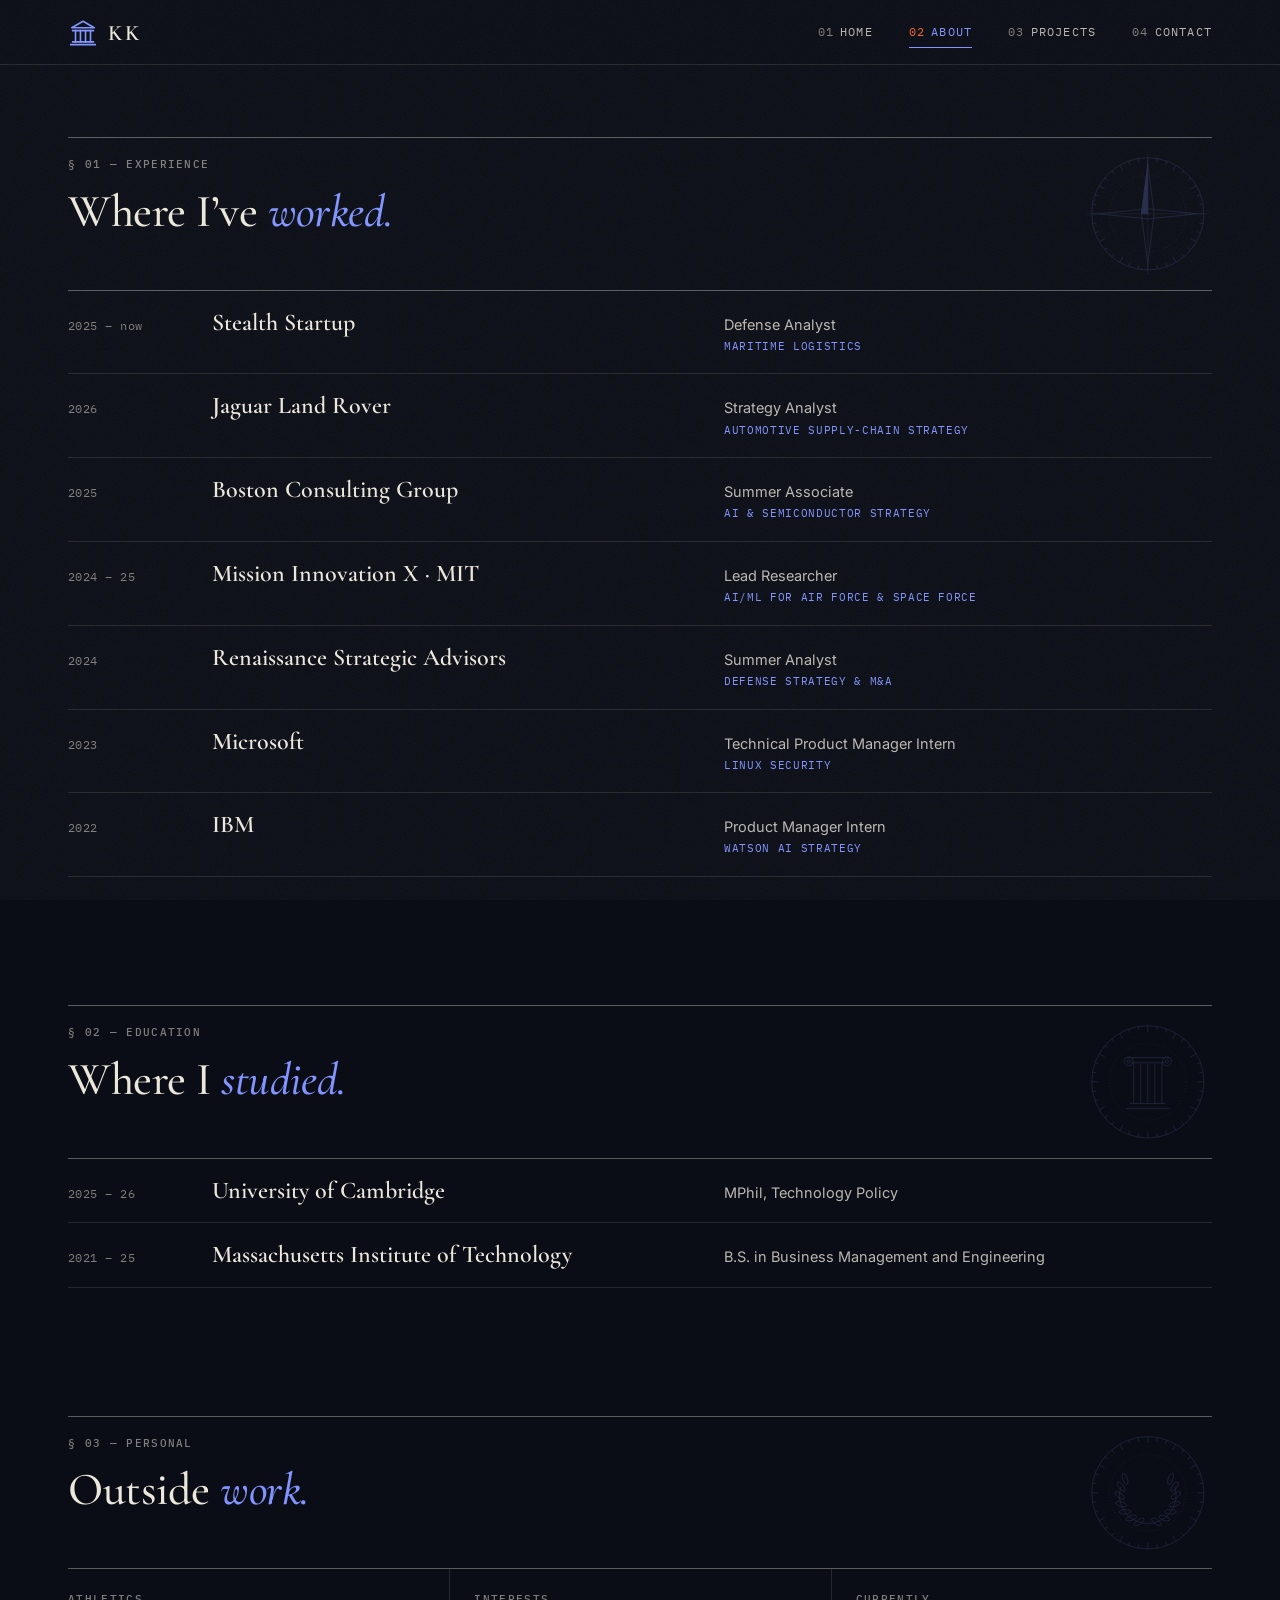
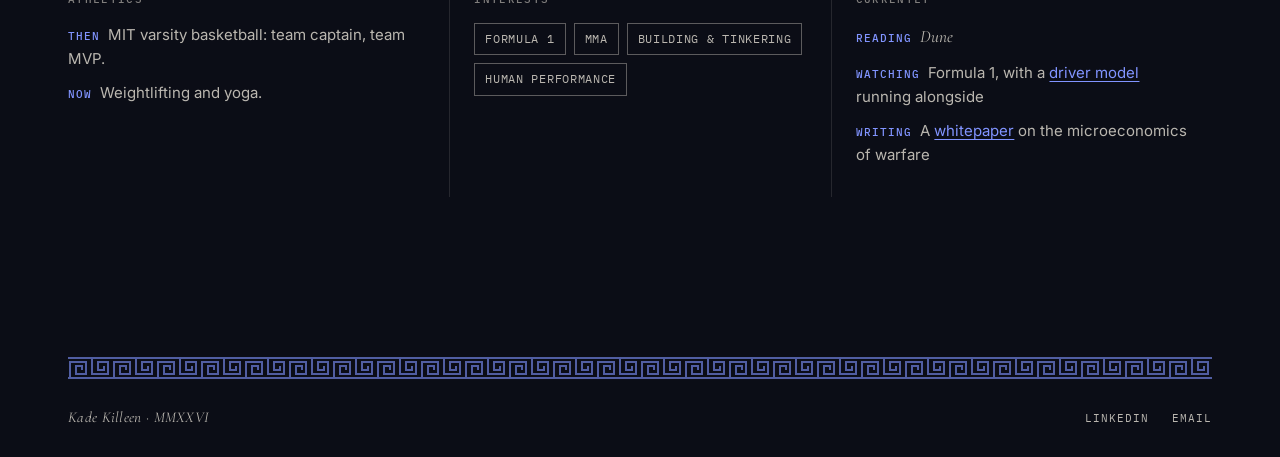
==== commit 28f25cd5: "About: matching background badges for Education and Personal; relabel section Co-Authored-By: Claude" ====
--- a/about.html
+++ b/about.html
@@ -49,7 +49,7 @@
                 <div class="section-head with-art reveal">
                     <p class="label"><span>&sect; 01 &mdash; Experience</span></p>
                     <h2>Where I&rsquo;ve <em>worked.</em></h2>
-                    <div class="head-art" aria-hidden="true"><svg viewBox="0 0 200 200"><g fill="none" stroke="currentColor" stroke-width="1">
+                    <div class="head-art" aria-hidden="true"><svg viewBox="0 0 200 200" class="spin"><g fill="none" stroke="currentColor" stroke-width="1">
 <circle cx="100" cy="100" r="88"/><circle cx="100" cy="100" r="60" stroke-dasharray="1 4"/>
 <path d="M100.0 12.0L100.0 22.0M115.3 13.3L114.2 19.2M130.1 17.3L128.0 22.9M144.0 23.8L139.0 32.5M156.6 32.6L152.7 37.2M167.4 43.4L162.8 47.3M176.2 56.0L167.5 61.0M182.7 69.9L177.1 72.0M186.7 84.7L180.8 85.8M188.0 100.0L178.0 100.0M186.7 115.3L180.8 114.2M182.7 130.1L177.1 128.0M176.2 144.0L167.5 139.0M167.4 156.6L162.8 152.7M156.6 167.4L152.7 162.8M144.0 176.2L139.0 167.5M130.1 182.7L128.0 177.1M115.3 186.7L114.2 180.8M100.0 188.0L100.0 178.0M84.7 186.7L85.8 180.8M69.9 182.7L72.0 177.1M56.0 176.2L61.0 167.5M43.4 167.4L47.3 162.8M32.6 156.6L37.2 152.7M23.8 144.0L32.5 139.0M17.3 130.1L22.9 128.0M13.3 115.3L19.2 114.2M12.0 100.0L22.0 100.0M13.3 84.7L19.2 85.8M17.3 69.9L22.9 72.0M23.8 56.0L32.5 61.0M32.6 43.4L37.2 47.3M43.4 32.6L47.3 37.2M56.0 23.8L61.0 32.5M69.9 17.3L72.0 22.9M84.7 13.3L85.8 19.2"/>
 <path d="M100 4V196M4 100H196" opacity=".5"/>
@@ -69,9 +69,11 @@
             </section>
 
             <section class="section">
-                <div class="section-head reveal">
+                <div class="section-head with-art reveal">
                     <p class="label"><span>&sect; 02 &mdash; Education</span></p>
                     <h2>Where I <em>studied.</em></h2>
+                    <div class="head-art" aria-hidden="true"><svg viewBox="0 0 200 200"><g fill="none" stroke="currentColor" stroke-width="1"><circle cx="100" cy="100" r="88"/><circle cx="100" cy="100" r="60" stroke-dasharray="1 4"/><path d="M100.0 12.0L100.0 22.0M115.3 13.3L114.2 19.2M130.1 17.3L128.0 22.9M144.0 23.8L139.0 32.5M156.6 32.6L152.7 37.2M167.4 43.4L162.8 47.3M176.2 56.0L167.5 61.0M182.7 69.9L177.1 72.0M186.7 84.7L180.8 85.8M188.0 100.0L178.0 100.0M186.7 115.3L180.8 114.2M182.7 130.1L177.1 128.0M176.2 144.0L167.5 139.0M167.4 156.6L162.8 152.7M156.6 167.4L152.7 162.8M144.0 176.2L139.0 167.5M130.1 182.7L128.0 177.1M115.3 186.7L114.2 180.8M100.0 188.0L100.0 178.0M84.7 186.7L85.8 180.8M69.9 182.7L72.0 177.1M56.0 176.2L61.0 167.5M43.4 167.4L47.3 162.8M32.6 156.6L37.2 152.7M23.8 144.0L32.5 139.0M17.3 130.1L22.9 128.0M13.3 115.3L19.2 114.2M12.0 100.0L22.0 100.0M13.3 84.7L19.2 85.8M17.3 69.9L22.9 72.0M23.8 56.0L32.5 61.0M32.6 43.4L37.2 47.3M43.4 32.6L47.3 37.2M56.0 23.8L61.0 32.5M69.9 17.3L72.0 22.9M84.7 13.3L85.8 19.2"/><path d="M66 62h68M74 70h52"/><circle cx="70" cy="68" r="7"/><circle cx="130" cy="68" r="7"/><circle cx="70" cy="68" r="2.5"/><circle cx="130" cy="68" r="2.5"/>
+<path d="M78 70v64M122 70v64M89 72v62M100 72v62M111 72v62"/><path d="M72 134h56M66 142h68"/></g></svg></div>
                 </div>
                 <ul class="ledger">
                     <li class="reveal"><span class="when">2025 &ndash; 26</span><span class="org">University of Cambridge</span><span class="what">MPhil, Technology Policy</span></li>
@@ -80,9 +82,10 @@
             </section>
 
             <section class="section">
-                <div class="section-head reveal">
-                    <p class="label"><span>&sect; 03 &mdash; Off the clock</span></p>
+                <div class="section-head with-art reveal">
+                    <p class="label"><span>&sect; 03 &mdash; Personal</span></p>
                     <h2>Outside <em>work.</em></h2>
+                    <div class="head-art" aria-hidden="true"><svg viewBox="0 0 200 200"><g fill="none" stroke="currentColor" stroke-width="1"><circle cx="100" cy="100" r="88"/><circle cx="100" cy="100" r="60" stroke-dasharray="1 4"/><path d="M100.0 12.0L100.0 22.0M115.3 13.3L114.2 19.2M130.1 17.3L128.0 22.9M144.0 23.8L139.0 32.5M156.6 32.6L152.7 37.2M167.4 43.4L162.8 47.3M176.2 56.0L167.5 61.0M182.7 69.9L177.1 72.0M186.7 84.7L180.8 85.8M188.0 100.0L178.0 100.0M186.7 115.3L180.8 114.2M182.7 130.1L177.1 128.0M176.2 144.0L167.5 139.0M167.4 156.6L162.8 152.7M156.6 167.4L152.7 162.8M144.0 176.2L139.0 167.5M130.1 182.7L128.0 177.1M115.3 186.7L114.2 180.8M100.0 188.0L100.0 178.0M84.7 186.7L85.8 180.8M69.9 182.7L72.0 177.1M56.0 176.2L61.0 167.5M43.4 167.4L47.3 162.8M32.6 156.6L37.2 152.7M23.8 144.0L32.5 139.0M17.3 130.1L22.9 128.0M13.3 115.3L19.2 114.2M12.0 100.0L22.0 100.0M13.3 84.7L19.2 85.8M17.3 69.9L22.9 72.0M23.8 56.0L32.5 61.0M32.6 43.4L37.2 47.3M43.4 32.6L47.3 37.2M56.0 23.8L61.0 32.5M69.9 17.3L72.0 22.9M84.7 13.3L85.8 19.2"/><path d="M100 148A44 44 0 0 1 58 90M100 148A44 44 0 0 0 142 90"/><ellipse cx="113.6" cy="145.8" rx="3.6" ry="9" transform="rotate(127 113.6 145.8)"/><ellipse cx="86.4" cy="145.8" rx="3.6" ry="9" transform="rotate(233 86.4 145.8)"/><ellipse cx="125.9" cy="139.6" rx="3.6" ry="9" transform="rotate(109 125.9 139.6)"/><ellipse cx="74.1" cy="139.6" rx="3.6" ry="9" transform="rotate(251 74.1 139.6)"/><ellipse cx="135.6" cy="129.9" rx="3.6" ry="9" transform="rotate(91 135.6 129.9)"/><ellipse cx="64.4" cy="129.9" rx="3.6" ry="9" transform="rotate(269 64.4 129.9)"/><ellipse cx="141.8" cy="117.6" rx="3.6" ry="9" transform="rotate(73 141.8 117.6)"/><ellipse cx="58.2" cy="117.6" rx="3.6" ry="9" transform="rotate(287 58.2 117.6)"/><ellipse cx="144.0" cy="104.0" rx="3.6" ry="9" transform="rotate(55 144.0 104.0)"/><ellipse cx="56.0" cy="104.0" rx="3.6" ry="9" transform="rotate(305 56.0 104.0)"/><ellipse cx="141.8" cy="90.4" rx="3.6" ry="9" transform="rotate(37 141.8 90.4)"/><ellipse cx="58.2" cy="90.4" rx="3.6" ry="9" transform="rotate(323 58.2 90.4)"/><ellipse cx="135.6" cy="78.1" rx="3.6" ry="9" transform="rotate(19 135.6 78.1)"/><ellipse cx="64.4" cy="78.1" rx="3.6" ry="9" transform="rotate(341 64.4 78.1)"/></g></svg></div>
                 </div>
                 <div class="facts">
                     <div class="fact reveal">
--- a/style.css
+++ b/style.css
@@ -873,12 +873,13 @@
 .section-head.with-art .head-art {
     position: absolute;
     right: 0;
-    top: 50%;
-    width: clamp(120px, 18vw, 200px);
-    transform: translateY(-50%);
+    top: 12px;
+    bottom: calc(12px - clamp(32px, 5vw, 56px));
+    aspect-ratio: 1;
     color: var(--accent);
     opacity: 0.22;
     pointer-events: none;
 }
-.section-head.with-art .head-art svg { width: 100%; height: auto; animation: spin 240s linear infinite; }
-@media (prefers-reduced-motion: reduce) { .section-head.with-art .head-art svg { animation: none; } }
+.section-head.with-art .head-art svg { width: 100%; height: 100%; }
+.section-head.with-art .head-art svg.spin { animation: spin 240s linear infinite; }
+@media (prefers-reduced-motion: reduce) { .section-head.with-art .head-art svg.spin { animation: none; } }
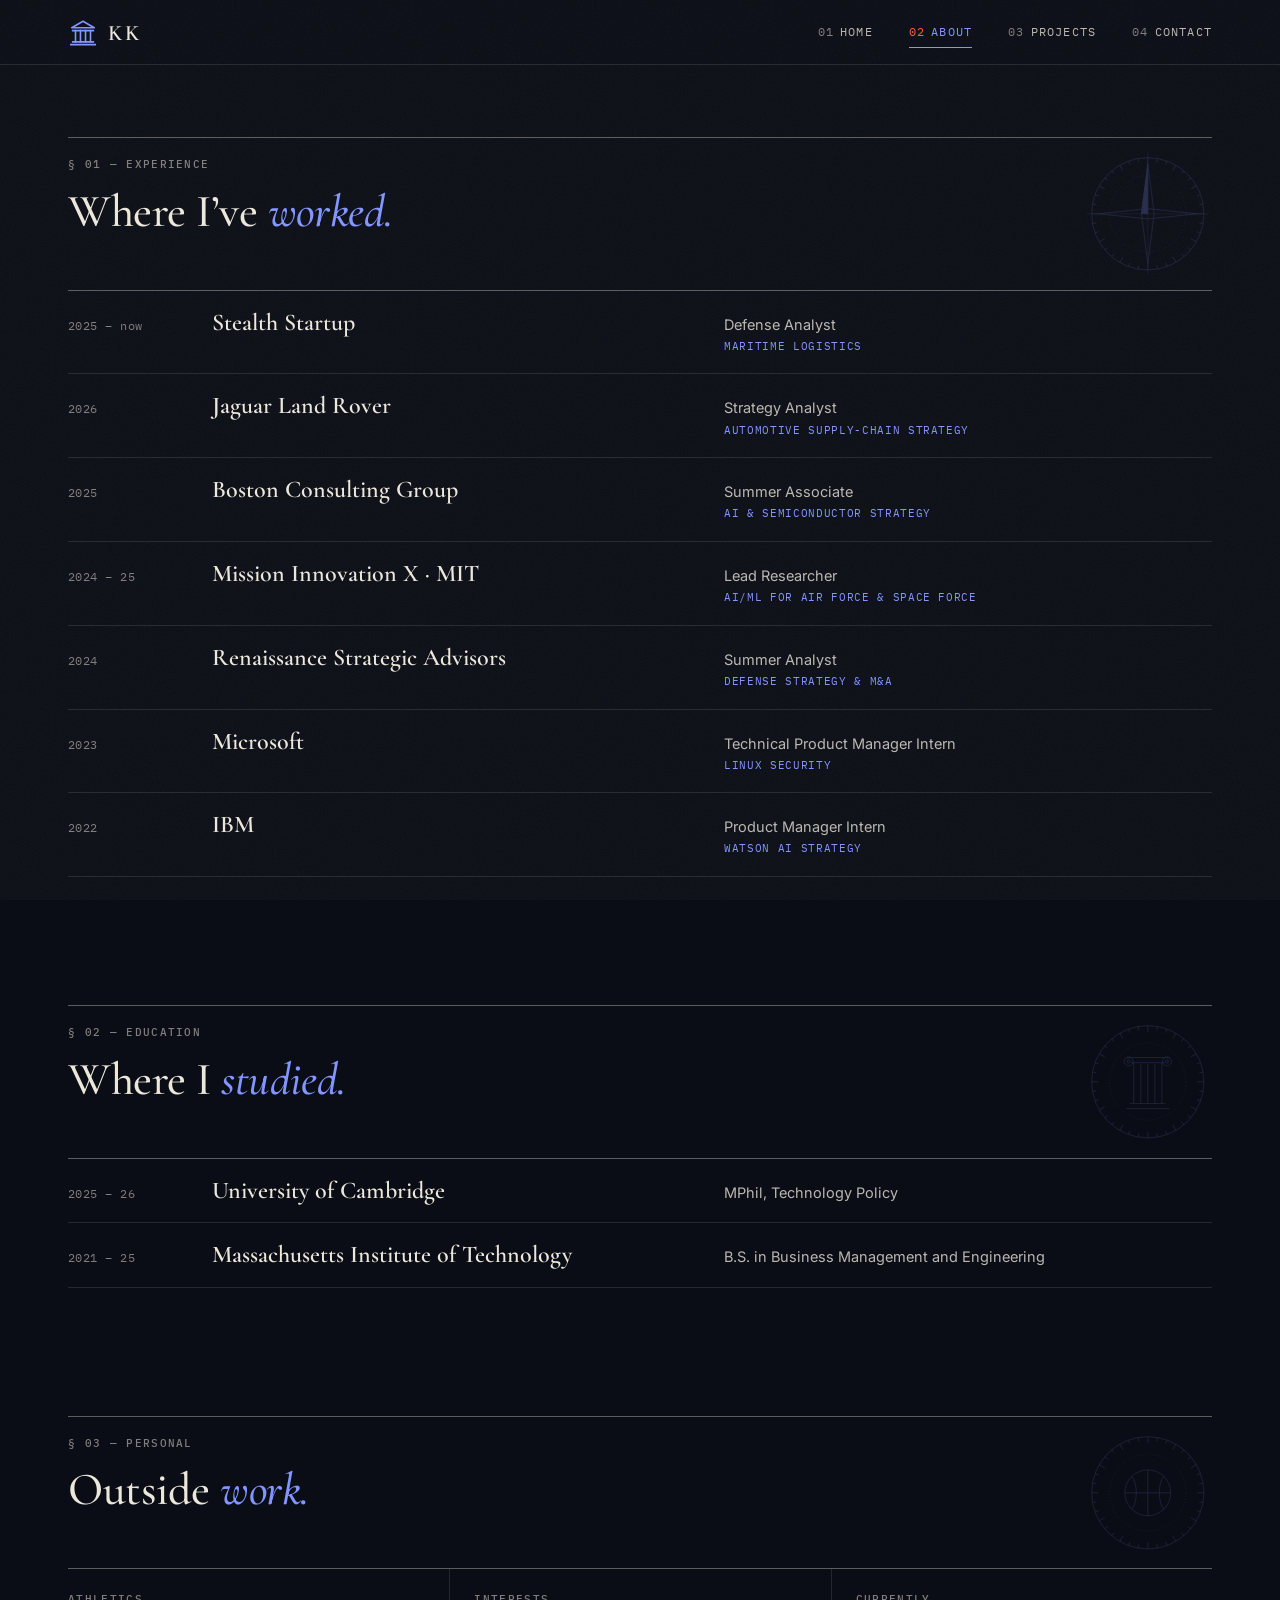
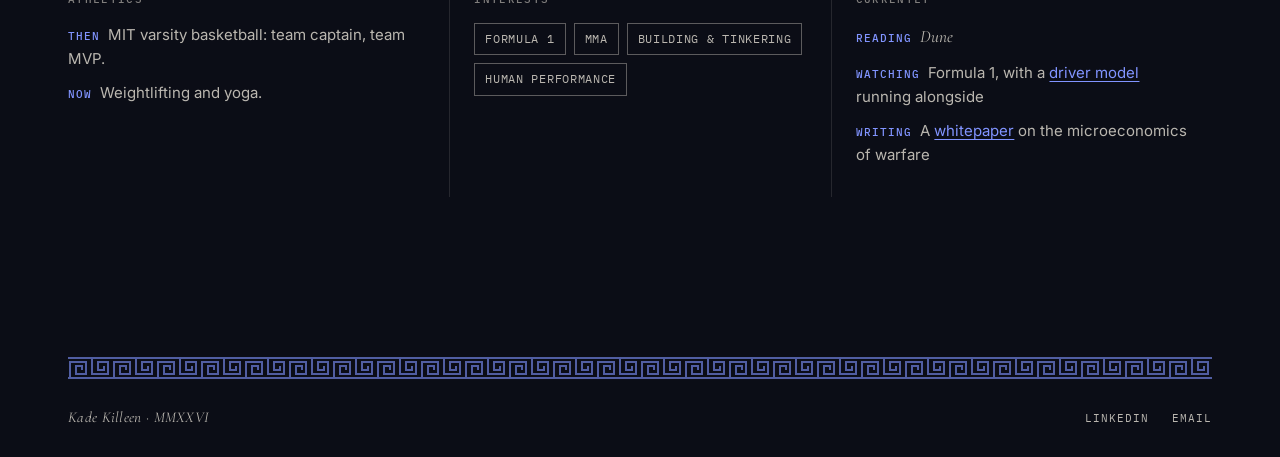
==== commit 4a7ad21e: "About: rotating rings on all badges; basketball icon for Personal Co-Authored-By: Claude Opus 5.5 <n" ====
--- a/about.html
+++ b/about.html
@@ -72,7 +72,7 @@
                 <div class="section-head with-art reveal">
                     <p class="label"><span>&sect; 02 &mdash; Education</span></p>
                     <h2>Where I <em>studied.</em></h2>
-                    <div class="head-art" aria-hidden="true"><svg viewBox="0 0 200 200"><g fill="none" stroke="currentColor" stroke-width="1"><circle cx="100" cy="100" r="88"/><circle cx="100" cy="100" r="60" stroke-dasharray="1 4"/><path d="M100.0 12.0L100.0 22.0M115.3 13.3L114.2 19.2M130.1 17.3L128.0 22.9M144.0 23.8L139.0 32.5M156.6 32.6L152.7 37.2M167.4 43.4L162.8 47.3M176.2 56.0L167.5 61.0M182.7 69.9L177.1 72.0M186.7 84.7L180.8 85.8M188.0 100.0L178.0 100.0M186.7 115.3L180.8 114.2M182.7 130.1L177.1 128.0M176.2 144.0L167.5 139.0M167.4 156.6L162.8 152.7M156.6 167.4L152.7 162.8M144.0 176.2L139.0 167.5M130.1 182.7L128.0 177.1M115.3 186.7L114.2 180.8M100.0 188.0L100.0 178.0M84.7 186.7L85.8 180.8M69.9 182.7L72.0 177.1M56.0 176.2L61.0 167.5M43.4 167.4L47.3 162.8M32.6 156.6L37.2 152.7M23.8 144.0L32.5 139.0M17.3 130.1L22.9 128.0M13.3 115.3L19.2 114.2M12.0 100.0L22.0 100.0M13.3 84.7L19.2 85.8M17.3 69.9L22.9 72.0M23.8 56.0L32.5 61.0M32.6 43.4L37.2 47.3M43.4 32.6L47.3 37.2M56.0 23.8L61.0 32.5M69.9 17.3L72.0 22.9M84.7 13.3L85.8 19.2"/><path d="M66 62h68M74 70h52"/><circle cx="70" cy="68" r="7"/><circle cx="130" cy="68" r="7"/><circle cx="70" cy="68" r="2.5"/><circle cx="130" cy="68" r="2.5"/>
+                    <div class="head-art" aria-hidden="true"><svg viewBox="0 0 200 200"><g fill="none" stroke="currentColor" stroke-width="1"><g class="spin-ring"><circle cx="100" cy="100" r="88"/><circle cx="100" cy="100" r="60" stroke-dasharray="1 4"/><path d="M100.0 12.0L100.0 22.0M115.3 13.3L114.2 19.2M130.1 17.3L128.0 22.9M144.0 23.8L139.0 32.5M156.6 32.6L152.7 37.2M167.4 43.4L162.8 47.3M176.2 56.0L167.5 61.0M182.7 69.9L177.1 72.0M186.7 84.7L180.8 85.8M188.0 100.0L178.0 100.0M186.7 115.3L180.8 114.2M182.7 130.1L177.1 128.0M176.2 144.0L167.5 139.0M167.4 156.6L162.8 152.7M156.6 167.4L152.7 162.8M144.0 176.2L139.0 167.5M130.1 182.7L128.0 177.1M115.3 186.7L114.2 180.8M100.0 188.0L100.0 178.0M84.7 186.7L85.8 180.8M69.9 182.7L72.0 177.1M56.0 176.2L61.0 167.5M43.4 167.4L47.3 162.8M32.6 156.6L37.2 152.7M23.8 144.0L32.5 139.0M17.3 130.1L22.9 128.0M13.3 115.3L19.2 114.2M12.0 100.0L22.0 100.0M13.3 84.7L19.2 85.8M17.3 69.9L22.9 72.0M23.8 56.0L32.5 61.0M32.6 43.4L37.2 47.3M43.4 32.6L47.3 37.2M56.0 23.8L61.0 32.5M69.9 17.3L72.0 22.9M84.7 13.3L85.8 19.2"/></g><path d="M66 62h68M74 70h52"/><circle cx="70" cy="68" r="7"/><circle cx="130" cy="68" r="7"/><circle cx="70" cy="68" r="2.5"/><circle cx="130" cy="68" r="2.5"/>
 <path d="M78 70v64M122 70v64M89 72v62M100 72v62M111 72v62"/><path d="M72 134h56M66 142h68"/></g></svg></div>
                 </div>
                 <ul class="ledger">
@@ -85,7 +85,7 @@
                 <div class="section-head with-art reveal">
                     <p class="label"><span>&sect; 03 &mdash; Personal</span></p>
                     <h2>Outside <em>work.</em></h2>
-                    <div class="head-art" aria-hidden="true"><svg viewBox="0 0 200 200"><g fill="none" stroke="currentColor" stroke-width="1"><circle cx="100" cy="100" r="88"/><circle cx="100" cy="100" r="60" stroke-dasharray="1 4"/><path d="M100.0 12.0L100.0 22.0M115.3 13.3L114.2 19.2M130.1 17.3L128.0 22.9M144.0 23.8L139.0 32.5M156.6 32.6L152.7 37.2M167.4 43.4L162.8 47.3M176.2 56.0L167.5 61.0M182.7 69.9L177.1 72.0M186.7 84.7L180.8 85.8M188.0 100.0L178.0 100.0M186.7 115.3L180.8 114.2M182.7 130.1L177.1 128.0M176.2 144.0L167.5 139.0M167.4 156.6L162.8 152.7M156.6 167.4L152.7 162.8M144.0 176.2L139.0 167.5M130.1 182.7L128.0 177.1M115.3 186.7L114.2 180.8M100.0 188.0L100.0 178.0M84.7 186.7L85.8 180.8M69.9 182.7L72.0 177.1M56.0 176.2L61.0 167.5M43.4 167.4L47.3 162.8M32.6 156.6L37.2 152.7M23.8 144.0L32.5 139.0M17.3 130.1L22.9 128.0M13.3 115.3L19.2 114.2M12.0 100.0L22.0 100.0M13.3 84.7L19.2 85.8M17.3 69.9L22.9 72.0M23.8 56.0L32.5 61.0M32.6 43.4L37.2 47.3M43.4 32.6L47.3 37.2M56.0 23.8L61.0 32.5M69.9 17.3L72.0 22.9M84.7 13.3L85.8 19.2"/><path d="M100 148A44 44 0 0 1 58 90M100 148A44 44 0 0 0 142 90"/><ellipse cx="113.6" cy="145.8" rx="3.6" ry="9" transform="rotate(127 113.6 145.8)"/><ellipse cx="86.4" cy="145.8" rx="3.6" ry="9" transform="rotate(233 86.4 145.8)"/><ellipse cx="125.9" cy="139.6" rx="3.6" ry="9" transform="rotate(109 125.9 139.6)"/><ellipse cx="74.1" cy="139.6" rx="3.6" ry="9" transform="rotate(251 74.1 139.6)"/><ellipse cx="135.6" cy="129.9" rx="3.6" ry="9" transform="rotate(91 135.6 129.9)"/><ellipse cx="64.4" cy="129.9" rx="3.6" ry="9" transform="rotate(269 64.4 129.9)"/><ellipse cx="141.8" cy="117.6" rx="3.6" ry="9" transform="rotate(73 141.8 117.6)"/><ellipse cx="58.2" cy="117.6" rx="3.6" ry="9" transform="rotate(287 58.2 117.6)"/><ellipse cx="144.0" cy="104.0" rx="3.6" ry="9" transform="rotate(55 144.0 104.0)"/><ellipse cx="56.0" cy="104.0" rx="3.6" ry="9" transform="rotate(305 56.0 104.0)"/><ellipse cx="141.8" cy="90.4" rx="3.6" ry="9" transform="rotate(37 141.8 90.4)"/><ellipse cx="58.2" cy="90.4" rx="3.6" ry="9" transform="rotate(323 58.2 90.4)"/><ellipse cx="135.6" cy="78.1" rx="3.6" ry="9" transform="rotate(19 135.6 78.1)"/><ellipse cx="64.4" cy="78.1" rx="3.6" ry="9" transform="rotate(341 64.4 78.1)"/></g></svg></div>
+                    <div class="head-art" aria-hidden="true"><svg viewBox="0 0 200 200"><g fill="none" stroke="currentColor" stroke-width="1"><g class="spin-ring"><circle cx="100" cy="100" r="88"/><circle cx="100" cy="100" r="60" stroke-dasharray="1 4"/><path d="M100.0 12.0L100.0 22.0M115.3 13.3L114.2 19.2M130.1 17.3L128.0 22.9M144.0 23.8L139.0 32.5M156.6 32.6L152.7 37.2M167.4 43.4L162.8 47.3M176.2 56.0L167.5 61.0M182.7 69.9L177.1 72.0M186.7 84.7L180.8 85.8M188.0 100.0L178.0 100.0M186.7 115.3L180.8 114.2M182.7 130.1L177.1 128.0M176.2 144.0L167.5 139.0M167.4 156.6L162.8 152.7M156.6 167.4L152.7 162.8M144.0 176.2L139.0 167.5M130.1 182.7L128.0 177.1M115.3 186.7L114.2 180.8M100.0 188.0L100.0 178.0M84.7 186.7L85.8 180.8M69.9 182.7L72.0 177.1M56.0 176.2L61.0 167.5M43.4 167.4L47.3 162.8M32.6 156.6L37.2 152.7M23.8 144.0L32.5 139.0M17.3 130.1L22.9 128.0M13.3 115.3L19.2 114.2M12.0 100.0L22.0 100.0M13.3 84.7L19.2 85.8M17.3 69.9L22.9 72.0M23.8 56.0L32.5 61.0M32.6 43.4L37.2 47.3M43.4 32.6L47.3 37.2M56.0 23.8L61.0 32.5M69.9 17.3L72.0 22.9M84.7 13.3L85.8 19.2"/></g><circle cx="100" cy="100" r="36"/><path d="M64 100h72M100 64v72"/><path d="M74.5 74.5c10 9 10 42 0 51M125.5 74.5c-10 9-10 42 0 51"/></g></svg></div>
                 </div>
                 <div class="facts">
                     <div class="fact reveal">
--- a/style.css
+++ b/style.css
@@ -882,4 +882,5 @@
 }
 .section-head.with-art .head-art svg { width: 100%; height: 100%; }
 .section-head.with-art .head-art svg.spin { animation: spin 240s linear infinite; }
-@media (prefers-reduced-motion: reduce) { .section-head.with-art .head-art svg.spin { animation: none; } }
+.section-head.with-art .head-art .spin-ring { transform-box: view-box; transform-origin: 100px 100px; animation: spin 240s linear infinite; }
+@media (prefers-reduced-motion: reduce) { .section-head.with-art .head-art svg.spin, .section-head.with-art .head-art .spin-ring { animation: none; } }
